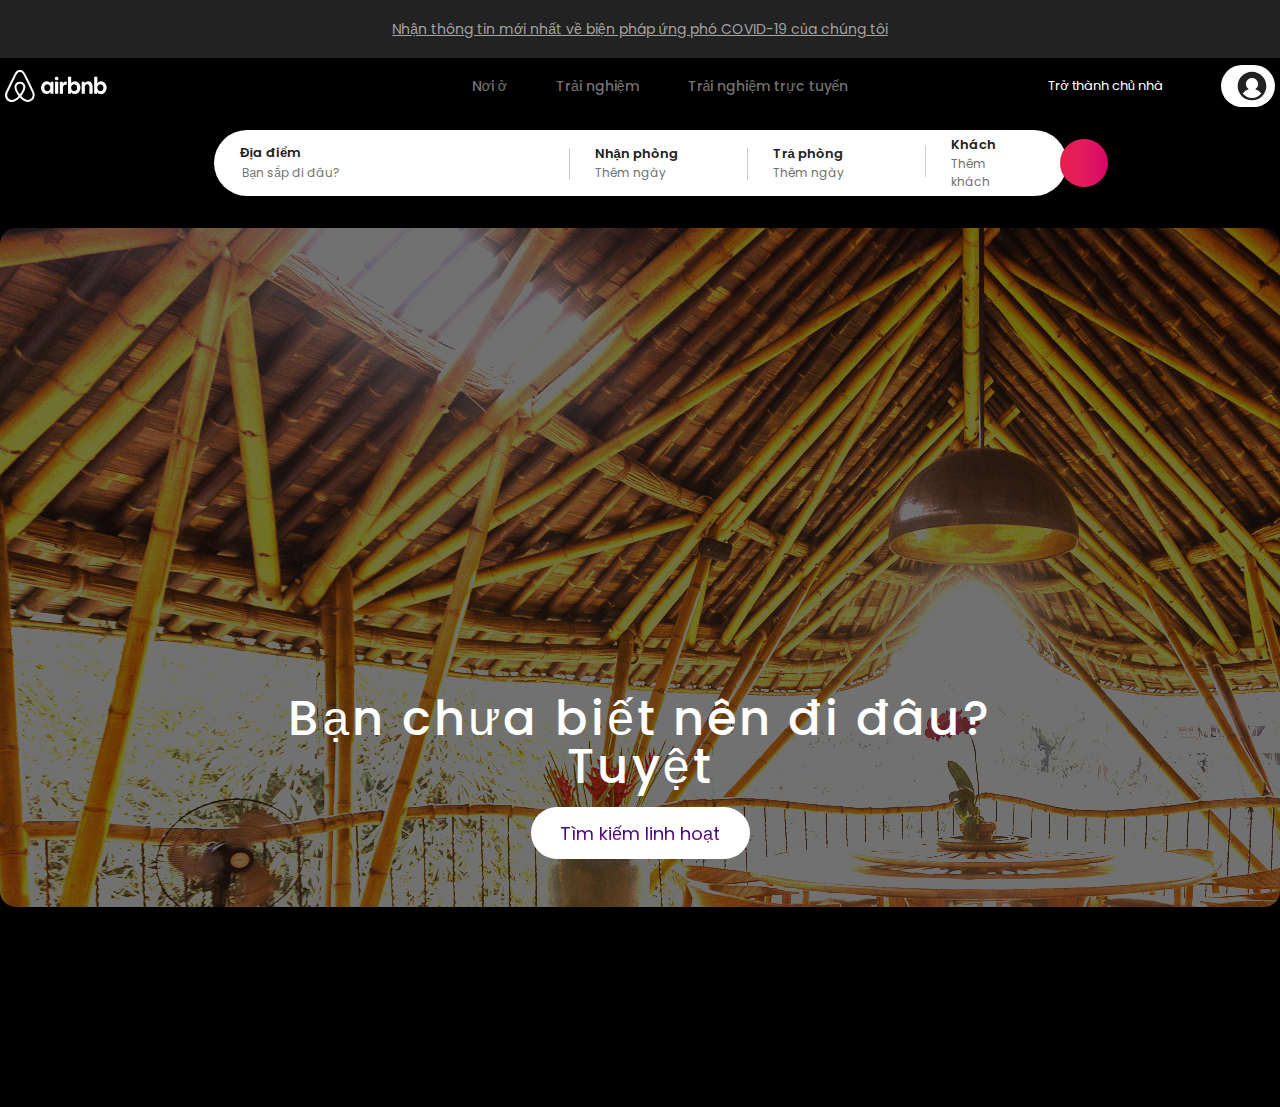
==== index.html @ d7fbec2f "Add source code" ====
<!DOCTYPE html>
<html lang="en">
<head>
    <meta charset="UTF-8">
    <meta http-equiv="X-UA-Compatible" content="IE=edge">
    <meta name="viewport" content="width=device-width, initial-scale=1.0">
    <!-- Fonts Awesome -->
    <link rel="stylesheet" href="https://use.fontawesome.com/releases/v5.15.4/css/all.css" integrity="sha384-DyZ88mC6Up2uqS4h/KRgHuoeGwBcD4Ng9SiP4dIRy0EXTlnuz47vAwmeGwVChigm" crossorigin="anonymous">
    <!-- CSS -->
    <link rel="stylesheet" href="./css/style.css">
    <title>Airbnb</title>
</head>
<body>
    <!-- HEADER: start -->
    <header>
        <div class="grid">
            <div class="grid-row annouce is-flex-center">
                <div class="">
                    <a href="" class="annouce-text">Nhận thông tin mới nhất về biện pháp ứng phó COVID-19 của chúng tôi</a>
                </div>
            </div>
        </div>
        <div class="section header-section">
            <div class="grid">
                <div class="grid-row">
                    <div class="nav is-flex-between">
                        <div class="nav__left col-3">
                            <div class="nav__icon">
                                <svg width="102" height="32" fill="currentcolor" style="display: block;"><path d="M29.24 22.68c-.16-.39-.31-.8-.47-1.15l-.74-1.67-.03-.03c-2.2-4.8-4.55-9.68-7.04-14.48l-.1-.2c-.25-.47-.5-.99-.76-1.47-.32-.57-.63-1.18-1.14-1.76a5.3 5.3 0 00-8.2 0c-.47.58-.82 1.19-1.14 1.76-.25.52-.5 1.03-.76 1.5l-.1.2c-2.45 4.8-4.84 9.68-7.04 14.48l-.06.06c-.22.52-.48 1.06-.73 1.64-.16.35-.32.73-.48 1.15a6.8 6.8 0 007.2 9.23 8.38 8.38 0 003.18-1.1c1.3-.73 2.55-1.79 3.95-3.32 1.4 1.53 2.68 2.59 3.95 3.33A8.38 8.38 0 0022.75 32a6.79 6.79 0 006.75-5.83 5.94 5.94 0 00-.26-3.5zm-14.36 1.66c-1.72-2.2-2.84-4.22-3.22-5.95a5.2 5.2 0 01-.1-1.96c.07-.51.26-.96.52-1.34.6-.87 1.65-1.41 2.8-1.41a3.3 3.3 0 012.8 1.4c.26.4.45.84.51 1.35.1.58.06 1.25-.1 1.96-.38 1.7-1.5 3.74-3.21 5.95zm12.74 1.48a4.76 4.76 0 01-2.9 3.75c-.76.32-1.6.41-2.42.32-.8-.1-1.6-.36-2.42-.84a15.64 15.64 0 01-3.63-3.1c2.1-2.6 3.37-4.97 3.85-7.08.23-1 .26-1.9.16-2.73a5.53 5.53 0 00-.86-2.2 5.36 5.36 0 00-4.49-2.28c-1.85 0-3.5.86-4.5 2.27a5.18 5.18 0 00-.85 2.21c-.13.84-.1 1.77.16 2.73.48 2.11 1.78 4.51 3.85 7.1a14.33 14.33 0 01-3.63 3.12c-.83.48-1.62.73-2.42.83a4.76 4.76 0 01-5.32-4.07c-.1-.8-.03-1.6.29-2.5.1-.32.25-.64.41-1.02.22-.52.48-1.06.73-1.6l.04-.07c2.16-4.77 4.52-9.64 6.97-14.41l.1-.2c.25-.48.5-.99.76-1.47.26-.51.54-1 .9-1.4a3.32 3.32 0 015.09 0c.35.4.64.89.9 1.4.25.48.5 1 .76 1.47l.1.2c2.44 4.77 4.8 9.64 7 14.41l.03.03c.26.52.48 1.1.73 1.6.16.39.32.7.42 1.03.19.9.29 1.7.19 2.5zM41.54 24.12a5.02 5.02 0 01-3.95-1.83 6.55 6.55 0 01-1.6-4.48 6.96 6.96 0 011.66-4.58 5.3 5.3 0 014.08-1.86 4.3 4.3 0 013.7 1.92l.1-1.57h2.92V23.8h-2.93l-.1-1.76a4.52 4.52 0 01-3.88 2.08zm.76-2.88c.58 0 1.09-.16 1.57-.45.44-.32.8-.74 1.08-1.25.25-.51.38-1.12.38-1.8a3.42 3.42 0 00-1.47-3.04 2.95 2.95 0 00-3.12 0c-.44.32-.8.74-1.08 1.25a4.01 4.01 0 00-.38 1.8 3.42 3.42 0 001.47 3.04c.47.29.98.45 1.55.45zM53.45 8.46c0 .35-.06.67-.22.93-.16.25-.38.48-.67.64-.29.16-.6.22-.92.22-.32 0-.64-.06-.93-.22a1.84 1.84 0 01-.67-.64 1.82 1.82 0 01-.22-.93c0-.36.07-.68.22-.93.16-.3.39-.48.67-.64.29-.16.6-.23.93-.23a1.84 1.84 0 011.6.86 2 2 0 01.21.94zm-3.4 15.3V11.7h3.18v12.08h-3.19zm11.68-8.9v.04c-.15-.07-.35-.1-.5-.13-.2-.04-.36-.04-.55-.04-.89 0-1.56.26-2 .8-.48.55-.7 1.32-.7 2.31v5.93h-3.19V11.69h2.93l.1 1.83c.32-.64.7-1.12 1.24-1.48a3.1 3.1 0 011.81-.5c.23 0 .45.02.64.06.1.03.16.03.22.06v3.2zm1.28 8.9V6.74h3.18v6.5c.45-.58.96-1.03 1.6-1.38a5.02 5.02 0 016.08 1.31 6.55 6.55 0 011.6 4.49 6.96 6.96 0 01-1.66 4.58 5.3 5.3 0 01-4.08 1.86 4.3 4.3 0 01-3.7-1.92l-.1 1.57-2.92.03zm6.15-2.52c.57 0 1.08-.16 1.56-.45.44-.32.8-.74 1.08-1.25.26-.51.38-1.12.38-1.8 0-.67-.12-1.28-.38-1.79a3.75 3.75 0 00-1.08-1.25 2.95 2.95 0 00-3.12 0c-.45.32-.8.74-1.09 1.25a4.01 4.01 0 00-.38 1.8 3.42 3.42 0 001.47 3.04c.47.29.98.45 1.56.45zm7.51 2.53V11.69h2.93l.1 1.57a3.96 3.96 0 013.54-1.89 4.1 4.1 0 013.82 2.44c.35.76.54 1.7.54 2.75v7.24h-3.19v-6.82c0-.84-.19-1.5-.57-1.99-.38-.48-.9-.74-1.56-.74-.48 0-.9.1-1.27.32-.35.23-.64.52-.86.93a2.7 2.7 0 00-.32 1.35v6.92h-3.16zm12.52 0V6.73h3.19v6.5a4.67 4.67 0 013.73-1.89 5.02 5.02 0 013.95 1.83 6.57 6.57 0 011.59 4.48 6.95 6.95 0 01-1.66 4.58 5.3 5.3 0 01-4.08 1.86 4.3 4.3 0 01-3.7-1.92l-.09 1.57-2.93.03zm6.18-2.53c.58 0 1.09-.16 1.56-.45.45-.32.8-.74 1.09-1.25.25-.51.38-1.12.38-1.8a3.42 3.42 0 00-1.47-3.04 2.95 2.95 0 00-3.12 0c-.44.32-.8.74-1.08 1.25a3.63 3.63 0 00-.38 1.8 3.42 3.42 0 001.47 3.04c.47.29.95.45 1.55.45z"></path></svg>
                            </div>
                        </div>
                        <div class="nav__center col-3">
                            <ul class="nav__list">
                                <li class="nav__item">
                                    <a href="#" class="nav__link">Nơi ở</a>
                                </li>
                                <li class="nav__item">
                                    <a href="#" class="nav__link">Trải nghiệm</a>
                                </li>
                                <li class="nav__item">
                                    <a href="#" class="nav__link">Trải nghiệm trực tuyến</a>
                                </li>
                            </ul>
                        </div>
                        <div class="nav__right col-3">
                            <ul class="nav__right-list">
                                <li class="nav__item">
                                    <div class="nav__owner">Trở thành chủ nhà</div>
                                </li>
                                <li class="nav__item">
                                    <div class="nav__languages">
                                        <i class="fas fa-globe nav__languages-icon"></i>
                                    </div>
                                </li>
                                <li class="nav__item options">
                                    <div class="nav__options">
                                        <i class="fas fa-bars nav__options-icon"></i>
                                        <div class="nav__options-icon">
                                            <svg viewBox="0 0 32 32" xmlns="http://www.w3.org/2000/svg" aria-hidden="true" role="presentation" focusable="false" style="display: block; height: 100%; width: 100%; fill: currentcolor;"><path d="m16 .7c-8.437 0-15.3 6.863-15.3 15.3s6.863 15.3 15.3 15.3 15.3-6.863 15.3-15.3-6.863-15.3-15.3-15.3zm0 28c-4.021 0-7.605-1.884-9.933-4.81a12.425 12.425 0 0 1 6.451-4.4 6.507 6.507 0 0 1 -3.018-5.49c0-3.584 2.916-6.5 6.5-6.5s6.5 2.916 6.5 6.5a6.513 6.513 0 0 1 -3.019 5.491 12.42 12.42 0 0 1 6.452 4.4c-2.328 2.925-5.912 4.809-9.933 4.809z"></path></svg>
                                        </div>
                                    </div>
                                    <div class="options__list">
                                        
                                    </div>
                                </li>
                            </ul>
                        </div>
                    </div>
                </div>
                <div class="grid-row search-container">
                    <div class="search">
                        <div class="search__item locations is-flex-col">
                            <span class="search__text">Địa điểm</span>
                            <input type="text" class="input__location" placeholder="Bạn sắp đi đâu?">
                        </div>
                        <div class="search__item check-in is-flex-col">
                            <span class="search__text">Nhận phòng</span>
                            <span class="search__desc">Thêm ngày</span>
                        </div>
                        <div class="search__item check-out is-flex-col">
                           <span class="search__text">Trả phòng</span>
                           <span class="search__desc">Thêm ngày</span>
                        </div>
                        <div class="search__item visitor">
                            <div class="visitor__info">
                                <span class="search__text">Khách</span>
                                <span class="search__desc">Thêm khách</span>
                            </div>
                            <div class="search__btn">
                                <div class="btn__search">
                                    <i class="fas fa-search"></i>
                                </div>
                            </div>
                        </div>
                    </div>
                </div>
                <div class="header-content">
                    <div>
                        <div class="content__title">
                            <span class="content__text">Bạn chưa biết nên đi đâu?</span>
                            <span class="content__text">Tuyệt</span>
                        </div>
                        <button class="btn header-btn">
                            <span>Tìm kiếm linh hoạt</span>
                        </button>
                    </div>
                </div>
            </div>
        </div>
    </header>
    <!-- HEADER: end -->
    <script src="./js/main.js"></script>
</body>
</html>
---- css/style.css ----
@import url('./reusable.css');


/* ANNOUCE */
.annouce {
  position: fixed;
  top: 0;
  left: 0;
  right: 0;
  bottom: 0;
  background-color: var(--bg-annouce);
  height: var(--annouce-height);
}

.annouce-text {
  color: var(--text-annouce);
  font-size: var(--normal-font-size);
}

.annouce-text:hover {
  opacity: .8;
}

/* HEADER */
.header-section {
  position: relative;
  top: var(--annouce-height);
  background-color: var(--bg-header);
  padding-bottom: 200px;
}

/* NAV */
.nav {
  color: var(--white);
}
.nav__icon {
  cursor: pointer;
}

.nav__list {
  list-style: none;
  display: flex;
  justify-content: space-between;
  align-items: center;
  column-gap: 2rem;
}

.nav__right {
  display: flex;
  justify-content: end;
  align-items: center;
}

.nav__right-list {
  padding-left: 0;
  margin: 0;
  list-style: none;
  display: flex;
  align-items: center;
  gap: 4px;
}

.nav__right-list .nav__item {
  display: flex;
  align-items: center;
  justify-content: center;
  height: 42px;
  padding: .5rem;
  cursor: pointer;
}

.nav__right-list .nav__item:hover {
  background-color: var(--bg-hover);
}

.nav__right-list .nav__item:nth-child(1) {
  border-radius: 2rem;
}

.nav__right-list .nav__item:nth-child(2) {
  border-radius: 50%;
  width: 42px;
}

.nav__right-list .nav__item:nth-child(3) {
  border-radius: 2rem;
  color: var(--bg-annouce);
  background-color: var(--white);
  box-shadow: 0px 2px 4px rgba(0, 0, 0, 0.18);
}

.nav__link {
  text-decoration: none;
  font-size: var(--normal-font-size);
  color: #717171;
  font-weight: var(--font-medium);
}

.nav__options {
  display: inline-flex;
  align-items: center;
  column-gap: 8px;
}
.nav__options-icon:last-child {
  height: 30px;
  width: 30px;
}

.nav__owner {
  font-size: var(--small-font-size);
}

.nav__item .options {
  position: relative;
}

/* SEARCH */
.search-container {
  margin-top: var(--mb-1);
  display: flex;
  align-items: center;
  justify-content: center;
}

.search {
  display: inline-flex;
  align-items: center;
  color: var(--bg-annouce);
  background-color: var(--white);
  height: var(--search-height);
  max-width: 853px;
  margin-bottom: var(--mb-2);
  border-radius: 3rem;
}

.locations {
  padding: 13px 93px 13px 26px;
  
}

.search__item:hover {
  background-color: #EBEBEB;
  border-radius: 3rem;
}

.check-in,
.check-out,
.visitor {
  position: relative;
  min-width: 178px;
  padding: 12px 0 12px 26px;
}

.check-in::before,
.check-out::before,
.visitor::before {
  display: block;
  content: '';
  border-left: 1px solid #ccc;
  height: 2rem;
  position: absolute;
  top: 25%;
  left: 0;
}

.visitor {
  display: flex;
  align-items: center;
  justify-content: space-between;
  column-gap: 4rem;
  padding: 8px 8px 8px 26px;
}

.visitor__info {
  display: flex;
  flex-direction: column;
}

.search__text {
  color: var(--bg-annouce);
  font-weight: var(--font-semi-bold);
  font-size: var(--small-font-size);
}

.search__desc {
  font-size: var(--smaller-font-size);
  color: var(--text-lighter);
}

.input__location {
  outline: none;
  border: none;
  background-color: transparent;
  font-size: var(--smaller-font-size);
  color: var(--text-lighter);
}

.btn__search {
  display: flex;
  align-items: center;
  justify-content: center;
  color: var(--white);
  height: 48px;
  width: 48px;
  border-radius: 50%;
  background: linear-gradient(to right, #E61E4D 0%, #E31C5F 50%, #D70466 100%) !important;
}

.header-content {
    background-image: url('/img/header_background.jpg'),
    radial-gradient(circle at center,#222222 0%,#717171 0%);
    background-blend-mode: darken;
    border-radius: 1rem;
    height: 679px;
    display: flex;
    justify-content: center;
    align-items: end;
}

.header-content > div {
  margin-bottom: var(--mb-3);
}

.content__title {
    display: flex;
    flex-direction: column;
    justify-content: center;
    align-items: center;
    font-size: 3rem;
    color: var(--white);
    text-shadow: 1px 1px 0 0 rgba(0, 0, 0, .18);
    font-weight: var(--font-medium);
    letter-spacing: .2rem;
    line-height: 3rem;
    margin-bottom: var(--mb-1);
}

.header-btn {
  display: block;
  margin: auto;
  width: 219px;
  height: 52px;
  border-radius: 3rem;
  background-color: var(--white);
  font-size: var(--h3-font-size);
  cursor: pointer;
}

.header-btn:focus {
  transform: scale(.9);
}

.header-btn > span {
  background: -webkit-linear-gradient(#460479 35%,#440589 52.5%,#E31C5F 100%,#D70466 100%);
  -webkit-background-clip: text;
  background-clip: text;
  -webkit-text-fill-color: transparent;
}
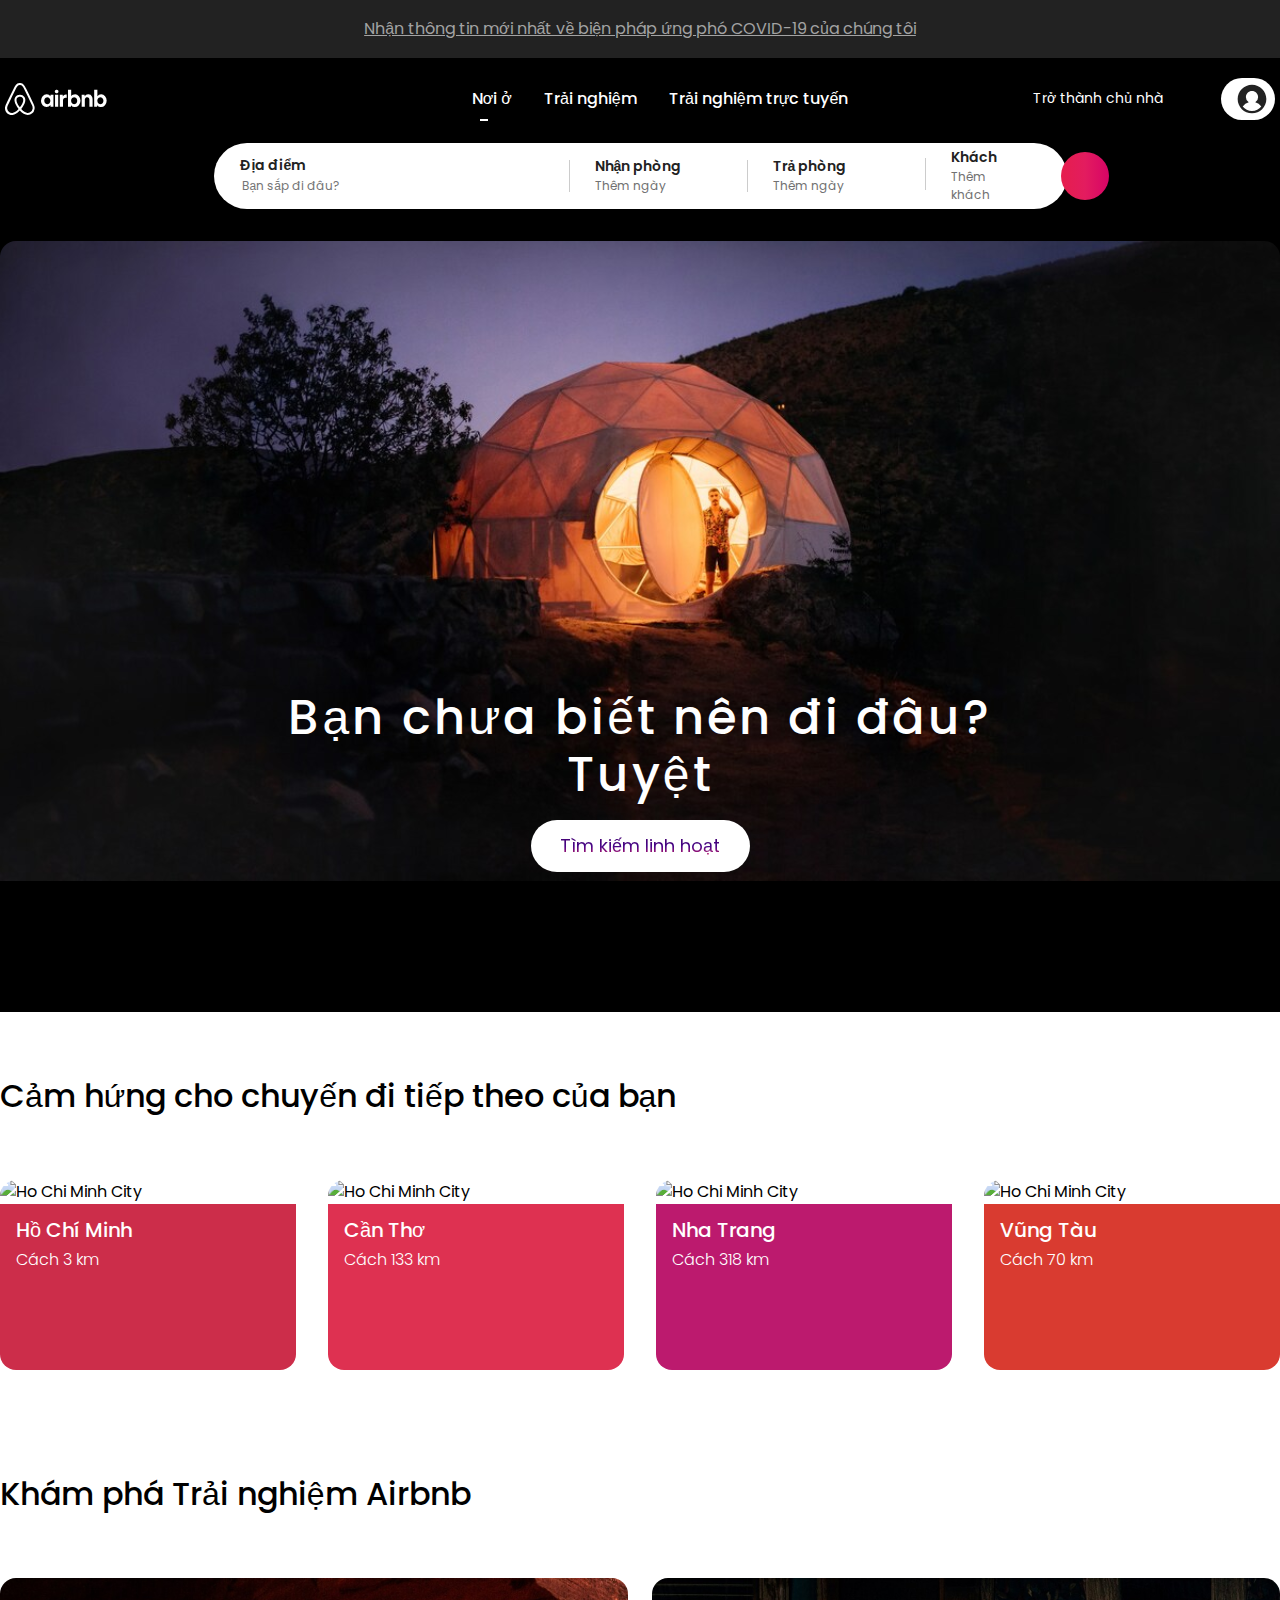
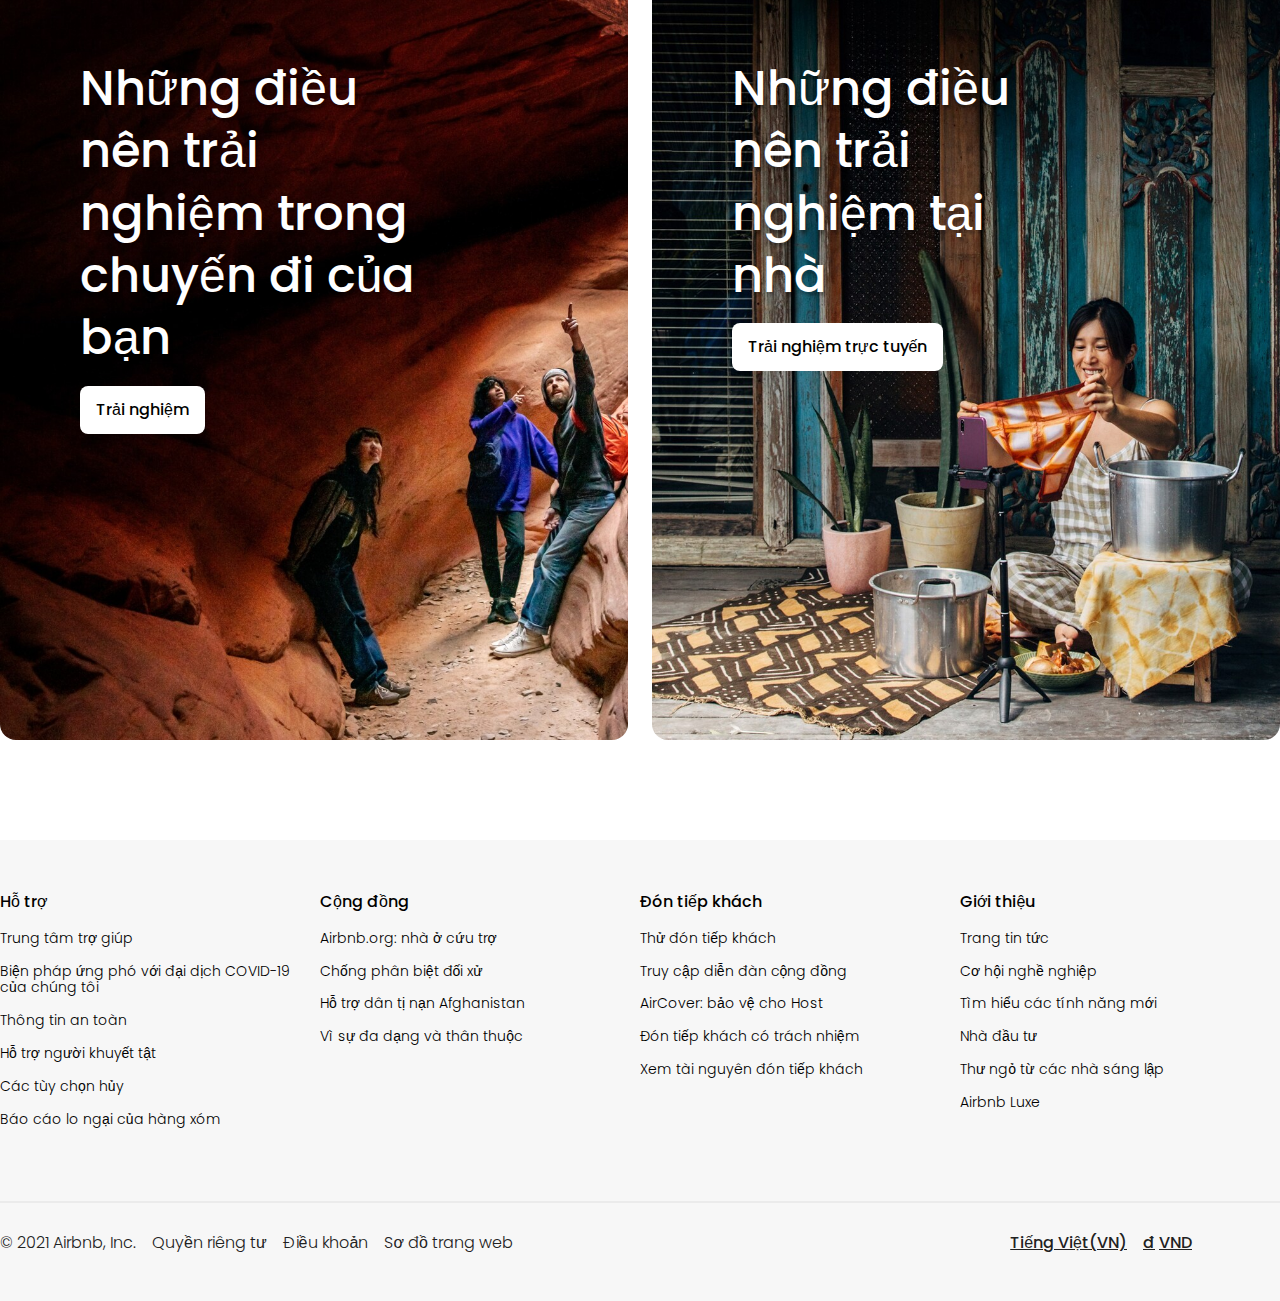
==== commit 62ac2b15: "Update more code" ====
--- a/index.html
+++ b/index.html
@@ -1,44 +1,50 @@
 <!DOCTYPE html>
 <html lang="en">
+
 <head>
-    <meta charset="UTF-8">
-    <meta http-equiv="X-UA-Compatible" content="IE=edge">
-    <meta name="viewport" content="width=device-width, initial-scale=1.0">
+    <meta charset="UTF-8" />
+    <meta http-equiv="X-UA-Compatible" content="IE=edge" />
+    <meta name="viewport" content="width=device-width, initial-scale=1.0" />
     <!-- Fonts Awesome -->
-    <link rel="stylesheet" href="https://use.fontawesome.com/releases/v5.15.4/css/all.css" integrity="sha384-DyZ88mC6Up2uqS4h/KRgHuoeGwBcD4Ng9SiP4dIRy0EXTlnuz47vAwmeGwVChigm" crossorigin="anonymous">
+    <link rel="stylesheet" href="https://use.fontawesome.com/releases/v5.15.4/css/all.css"
+        integrity="sha384-DyZ88mC6Up2uqS4h/KRgHuoeGwBcD4Ng9SiP4dIRy0EXTlnuz47vAwmeGwVChigm" crossorigin="anonymous" />
     <!-- CSS -->
-    <link rel="stylesheet" href="./css/style.css">
+    <link rel="stylesheet" href="./css/style.css" />
     <title>Airbnb</title>
 </head>
+
 <body>
     <!-- HEADER: start -->
     <header>
-        <div class="grid">
-            <div class="grid-row annouce is-flex-center">
-                <div class="">
-                    <a href="" class="annouce-text">Nhận thông tin mới nhất về biện pháp ứng phó COVID-19 của chúng tôi</a>
-                </div>
-            </div>
-        </div>
-        <div class="section header-section">
+        <div class="annouce is-flex-center">
+            <div class="">
+                <a href="" class="annouce-text">Nhận thông tin mới nhất về biện pháp ứng phó COVID-19 của chúng
+                    tôi</a>
+            </div>
+        </div>
+        <div class="header-section">
             <div class="grid">
                 <div class="grid-row">
                     <div class="nav is-flex-between">
                         <div class="nav__left col-3">
                             <div class="nav__icon">
-                                <svg width="102" height="32" fill="currentcolor" style="display: block;"><path d="M29.24 22.68c-.16-.39-.31-.8-.47-1.15l-.74-1.67-.03-.03c-2.2-4.8-4.55-9.68-7.04-14.48l-.1-.2c-.25-.47-.5-.99-.76-1.47-.32-.57-.63-1.18-1.14-1.76a5.3 5.3 0 00-8.2 0c-.47.58-.82 1.19-1.14 1.76-.25.52-.5 1.03-.76 1.5l-.1.2c-2.45 4.8-4.84 9.68-7.04 14.48l-.06.06c-.22.52-.48 1.06-.73 1.64-.16.35-.32.73-.48 1.15a6.8 6.8 0 007.2 9.23 8.38 8.38 0 003.18-1.1c1.3-.73 2.55-1.79 3.95-3.32 1.4 1.53 2.68 2.59 3.95 3.33A8.38 8.38 0 0022.75 32a6.79 6.79 0 006.75-5.83 5.94 5.94 0 00-.26-3.5zm-14.36 1.66c-1.72-2.2-2.84-4.22-3.22-5.95a5.2 5.2 0 01-.1-1.96c.07-.51.26-.96.52-1.34.6-.87 1.65-1.41 2.8-1.41a3.3 3.3 0 012.8 1.4c.26.4.45.84.51 1.35.1.58.06 1.25-.1 1.96-.38 1.7-1.5 3.74-3.21 5.95zm12.74 1.48a4.76 4.76 0 01-2.9 3.75c-.76.32-1.6.41-2.42.32-.8-.1-1.6-.36-2.42-.84a15.64 15.64 0 01-3.63-3.1c2.1-2.6 3.37-4.97 3.85-7.08.23-1 .26-1.9.16-2.73a5.53 5.53 0 00-.86-2.2 5.36 5.36 0 00-4.49-2.28c-1.85 0-3.5.86-4.5 2.27a5.18 5.18 0 00-.85 2.21c-.13.84-.1 1.77.16 2.73.48 2.11 1.78 4.51 3.85 7.1a14.33 14.33 0 01-3.63 3.12c-.83.48-1.62.73-2.42.83a4.76 4.76 0 01-5.32-4.07c-.1-.8-.03-1.6.29-2.5.1-.32.25-.64.41-1.02.22-.52.48-1.06.73-1.6l.04-.07c2.16-4.77 4.52-9.64 6.97-14.41l.1-.2c.25-.48.5-.99.76-1.47.26-.51.54-1 .9-1.4a3.32 3.32 0 015.09 0c.35.4.64.89.9 1.4.25.48.5 1 .76 1.47l.1.2c2.44 4.77 4.8 9.64 7 14.41l.03.03c.26.52.48 1.1.73 1.6.16.39.32.7.42 1.03.19.9.29 1.7.19 2.5zM41.54 24.12a5.02 5.02 0 01-3.95-1.83 6.55 6.55 0 01-1.6-4.48 6.96 6.96 0 011.66-4.58 5.3 5.3 0 014.08-1.86 4.3 4.3 0 013.7 1.92l.1-1.57h2.92V23.8h-2.93l-.1-1.76a4.52 4.52 0 01-3.88 2.08zm.76-2.88c.58 0 1.09-.16 1.57-.45.44-.32.8-.74 1.08-1.25.25-.51.38-1.12.38-1.8a3.42 3.42 0 00-1.47-3.04 2.95 2.95 0 00-3.12 0c-.44.32-.8.74-1.08 1.25a4.01 4.01 0 00-.38 1.8 3.42 3.42 0 001.47 3.04c.47.29.98.45 1.55.45zM53.45 8.46c0 .35-.06.67-.22.93-.16.25-.38.48-.67.64-.29.16-.6.22-.92.22-.32 0-.64-.06-.93-.22a1.84 1.84 0 01-.67-.64 1.82 1.82 0 01-.22-.93c0-.36.07-.68.22-.93.16-.3.39-.48.67-.64.29-.16.6-.23.93-.23a1.84 1.84 0 011.6.86 2 2 0 01.21.94zm-3.4 15.3V11.7h3.18v12.08h-3.19zm11.68-8.9v.04c-.15-.07-.35-.1-.5-.13-.2-.04-.36-.04-.55-.04-.89 0-1.56.26-2 .8-.48.55-.7 1.32-.7 2.31v5.93h-3.19V11.69h2.93l.1 1.83c.32-.64.7-1.12 1.24-1.48a3.1 3.1 0 011.81-.5c.23 0 .45.02.64.06.1.03.16.03.22.06v3.2zm1.28 8.9V6.74h3.18v6.5c.45-.58.96-1.03 1.6-1.38a5.02 5.02 0 016.08 1.31 6.55 6.55 0 011.6 4.49 6.96 6.96 0 01-1.66 4.58 5.3 5.3 0 01-4.08 1.86 4.3 4.3 0 01-3.7-1.92l-.1 1.57-2.92.03zm6.15-2.52c.57 0 1.08-.16 1.56-.45.44-.32.8-.74 1.08-1.25.26-.51.38-1.12.38-1.8 0-.67-.12-1.28-.38-1.79a3.75 3.75 0 00-1.08-1.25 2.95 2.95 0 00-3.12 0c-.45.32-.8.74-1.09 1.25a4.01 4.01 0 00-.38 1.8 3.42 3.42 0 001.47 3.04c.47.29.98.45 1.56.45zm7.51 2.53V11.69h2.93l.1 1.57a3.96 3.96 0 013.54-1.89 4.1 4.1 0 013.82 2.44c.35.76.54 1.7.54 2.75v7.24h-3.19v-6.82c0-.84-.19-1.5-.57-1.99-.38-.48-.9-.74-1.56-.74-.48 0-.9.1-1.27.32-.35.23-.64.52-.86.93a2.7 2.7 0 00-.32 1.35v6.92h-3.16zm12.52 0V6.73h3.19v6.5a4.67 4.67 0 013.73-1.89 5.02 5.02 0 013.95 1.83 6.57 6.57 0 011.59 4.48 6.95 6.95 0 01-1.66 4.58 5.3 5.3 0 01-4.08 1.86 4.3 4.3 0 01-3.7-1.92l-.09 1.57-2.93.03zm6.18-2.53c.58 0 1.09-.16 1.56-.45.45-.32.8-.74 1.09-1.25.25-.51.38-1.12.38-1.8a3.42 3.42 0 00-1.47-3.04 2.95 2.95 0 00-3.12 0c-.44.32-.8.74-1.08 1.25a3.63 3.63 0 00-.38 1.8 3.42 3.42 0 001.47 3.04c.47.29.95.45 1.55.45z"></path></svg>
+                                <svg width="102" height="32" fill="currentcolor" style="display: block">
+                                    <path
+                                        d="M29.24 22.68c-.16-.39-.31-.8-.47-1.15l-.74-1.67-.03-.03c-2.2-4.8-4.55-9.68-7.04-14.48l-.1-.2c-.25-.47-.5-.99-.76-1.47-.32-.57-.63-1.18-1.14-1.76a5.3 5.3 0 00-8.2 0c-.47.58-.82 1.19-1.14 1.76-.25.52-.5 1.03-.76 1.5l-.1.2c-2.45 4.8-4.84 9.68-7.04 14.48l-.06.06c-.22.52-.48 1.06-.73 1.64-.16.35-.32.73-.48 1.15a6.8 6.8 0 007.2 9.23 8.38 8.38 0 003.18-1.1c1.3-.73 2.55-1.79 3.95-3.32 1.4 1.53 2.68 2.59 3.95 3.33A8.38 8.38 0 0022.75 32a6.79 6.79 0 006.75-5.83 5.94 5.94 0 00-.26-3.5zm-14.36 1.66c-1.72-2.2-2.84-4.22-3.22-5.95a5.2 5.2 0 01-.1-1.96c.07-.51.26-.96.52-1.34.6-.87 1.65-1.41 2.8-1.41a3.3 3.3 0 012.8 1.4c.26.4.45.84.51 1.35.1.58.06 1.25-.1 1.96-.38 1.7-1.5 3.74-3.21 5.95zm12.74 1.48a4.76 4.76 0 01-2.9 3.75c-.76.32-1.6.41-2.42.32-.8-.1-1.6-.36-2.42-.84a15.64 15.64 0 01-3.63-3.1c2.1-2.6 3.37-4.97 3.85-7.08.23-1 .26-1.9.16-2.73a5.53 5.53 0 00-.86-2.2 5.36 5.36 0 00-4.49-2.28c-1.85 0-3.5.86-4.5 2.27a5.18 5.18 0 00-.85 2.21c-.13.84-.1 1.77.16 2.73.48 2.11 1.78 4.51 3.85 7.1a14.33 14.33 0 01-3.63 3.12c-.83.48-1.62.73-2.42.83a4.76 4.76 0 01-5.32-4.07c-.1-.8-.03-1.6.29-2.5.1-.32.25-.64.41-1.02.22-.52.48-1.06.73-1.6l.04-.07c2.16-4.77 4.52-9.64 6.97-14.41l.1-.2c.25-.48.5-.99.76-1.47.26-.51.54-1 .9-1.4a3.32 3.32 0 015.09 0c.35.4.64.89.9 1.4.25.48.5 1 .76 1.47l.1.2c2.44 4.77 4.8 9.64 7 14.41l.03.03c.26.52.48 1.1.73 1.6.16.39.32.7.42 1.03.19.9.29 1.7.19 2.5zM41.54 24.12a5.02 5.02 0 01-3.95-1.83 6.55 6.55 0 01-1.6-4.48 6.96 6.96 0 011.66-4.58 5.3 5.3 0 014.08-1.86 4.3 4.3 0 013.7 1.92l.1-1.57h2.92V23.8h-2.93l-.1-1.76a4.52 4.52 0 01-3.88 2.08zm.76-2.88c.58 0 1.09-.16 1.57-.45.44-.32.8-.74 1.08-1.25.25-.51.38-1.12.38-1.8a3.42 3.42 0 00-1.47-3.04 2.95 2.95 0 00-3.12 0c-.44.32-.8.74-1.08 1.25a4.01 4.01 0 00-.38 1.8 3.42 3.42 0 001.47 3.04c.47.29.98.45 1.55.45zM53.45 8.46c0 .35-.06.67-.22.93-.16.25-.38.48-.67.64-.29.16-.6.22-.92.22-.32 0-.64-.06-.93-.22a1.84 1.84 0 01-.67-.64 1.82 1.82 0 01-.22-.93c0-.36.07-.68.22-.93.16-.3.39-.48.67-.64.29-.16.6-.23.93-.23a1.84 1.84 0 011.6.86 2 2 0 01.21.94zm-3.4 15.3V11.7h3.18v12.08h-3.19zm11.68-8.9v.04c-.15-.07-.35-.1-.5-.13-.2-.04-.36-.04-.55-.04-.89 0-1.56.26-2 .8-.48.55-.7 1.32-.7 2.31v5.93h-3.19V11.69h2.93l.1 1.83c.32-.64.7-1.12 1.24-1.48a3.1 3.1 0 011.81-.5c.23 0 .45.02.64.06.1.03.16.03.22.06v3.2zm1.28 8.9V6.74h3.18v6.5c.45-.58.96-1.03 1.6-1.38a5.02 5.02 0 016.08 1.31 6.55 6.55 0 011.6 4.49 6.96 6.96 0 01-1.66 4.58 5.3 5.3 0 01-4.08 1.86 4.3 4.3 0 01-3.7-1.92l-.1 1.57-2.92.03zm6.15-2.52c.57 0 1.08-.16 1.56-.45.44-.32.8-.74 1.08-1.25.26-.51.38-1.12.38-1.8 0-.67-.12-1.28-.38-1.79a3.75 3.75 0 00-1.08-1.25 2.95 2.95 0 00-3.12 0c-.45.32-.8.74-1.09 1.25a4.01 4.01 0 00-.38 1.8 3.42 3.42 0 001.47 3.04c.47.29.98.45 1.56.45zm7.51 2.53V11.69h2.93l.1 1.57a3.96 3.96 0 013.54-1.89 4.1 4.1 0 013.82 2.44c.35.76.54 1.7.54 2.75v7.24h-3.19v-6.82c0-.84-.19-1.5-.57-1.99-.38-.48-.9-.74-1.56-.74-.48 0-.9.1-1.27.32-.35.23-.64.52-.86.93a2.7 2.7 0 00-.32 1.35v6.92h-3.16zm12.52 0V6.73h3.19v6.5a4.67 4.67 0 013.73-1.89 5.02 5.02 0 013.95 1.83 6.57 6.57 0 011.59 4.48 6.95 6.95 0 01-1.66 4.58 5.3 5.3 0 01-4.08 1.86 4.3 4.3 0 01-3.7-1.92l-.09 1.57-2.93.03zm6.18-2.53c.58 0 1.09-.16 1.56-.45.45-.32.8-.74 1.09-1.25.25-.51.38-1.12.38-1.8a3.42 3.42 0 00-1.47-3.04 2.95 2.95 0 00-3.12 0c-.44.32-.8.74-1.08 1.25a3.63 3.63 0 00-.38 1.8 3.42 3.42 0 001.47 3.04c.47.29.95.45 1.55.45z">
+                                    </path>
+                                </svg>
                             </div>
                         </div>
                         <div class="nav__center col-3">
                             <ul class="nav__list">
                                 <li class="nav__item">
-                                    <a href="#" class="nav__link">Nơi ở</a>
-                                </li>
-                                <li class="nav__item">
-                                    <a href="#" class="nav__link">Trải nghiệm</a>
-                                </li>
-                                <li class="nav__item">
-                                    <a href="#" class="nav__link">Trải nghiệm trực tuyến</a>
+                                    <a href="#" class="nav__link active">Nơi ở</a>
+                                </li>
+                                <li class="nav__item">
+                                    <a href="#" class="nav__link no__active">Trải nghiệm</a>
+                                </li>
+                                <li class="nav__item">
+                                    <a href="#" class="nav__link no__active">Trải nghiệm trực tuyến</a>
                                 </li>
                             </ul>
                         </div>
@@ -56,12 +62,20 @@
                                     <div class="nav__options">
                                         <i class="fas fa-bars nav__options-icon"></i>
                                         <div class="nav__options-icon">
-                                            <svg viewBox="0 0 32 32" xmlns="http://www.w3.org/2000/svg" aria-hidden="true" role="presentation" focusable="false" style="display: block; height: 100%; width: 100%; fill: currentcolor;"><path d="m16 .7c-8.437 0-15.3 6.863-15.3 15.3s6.863 15.3 15.3 15.3 15.3-6.863 15.3-15.3-6.863-15.3-15.3-15.3zm0 28c-4.021 0-7.605-1.884-9.933-4.81a12.425 12.425 0 0 1 6.451-4.4 6.507 6.507 0 0 1 -3.018-5.49c0-3.584 2.916-6.5 6.5-6.5s6.5 2.916 6.5 6.5a6.513 6.513 0 0 1 -3.019 5.491 12.42 12.42 0 0 1 6.452 4.4c-2.328 2.925-5.912 4.809-9.933 4.809z"></path></svg>
+                                            <svg viewBox="0 0 32 32" xmlns="http://www.w3.org/2000/svg"
+                                                aria-hidden="true" role="presentation" focusable="false" style="
+                            display: block;
+                            height: 100%;
+                            width: 100%;
+                            fill: currentcolor;
+                          ">
+                                                <path
+                                                    d="m16 .7c-8.437 0-15.3 6.863-15.3 15.3s6.863 15.3 15.3 15.3 15.3-6.863 15.3-15.3-6.863-15.3-15.3-15.3zm0 28c-4.021 0-7.605-1.884-9.933-4.81a12.425 12.425 0 0 1 6.451-4.4 6.507 6.507 0 0 1 -3.018-5.49c0-3.584 2.916-6.5 6.5-6.5s6.5 2.916 6.5 6.5a6.513 6.513 0 0 1 -3.019 5.491 12.42 12.42 0 0 1 6.452 4.4c-2.328 2.925-5.912 4.809-9.933 4.809z">
+                                                </path>
+                                            </svg>
                                         </div>
                                     </div>
-                                    <div class="options__list">
-                                        
-                                    </div>
+                                    <div class="options__list"></div>
                                 </li>
                             </ul>
                         </div>
@@ -71,15 +85,24 @@
                     <div class="search">
                         <div class="search__item locations is-flex-col">
                             <span class="search__text">Địa điểm</span>
-                            <input type="text" class="input__location" placeholder="Bạn sắp đi đâu?">
-                        </div>
+                            <input type="text" class="input__location" placeholder="Bạn sắp đi đâu?" />
+                            <div class="locations__dropdown">
+                                <h5>MỌI LÚC, MỌI NƠI</h5>
+
+                                <button class="btn locations__btn is-flex-between">
+                                    Tìm kiếm linh hoạt
+                                    <span class="locations__icon">></span>
+                                </button>
+                            </div>
+                        </div>
+
                         <div class="search__item check-in is-flex-col">
                             <span class="search__text">Nhận phòng</span>
                             <span class="search__desc">Thêm ngày</span>
                         </div>
                         <div class="search__item check-out is-flex-col">
-                           <span class="search__text">Trả phòng</span>
-                           <span class="search__desc">Thêm ngày</span>
+                            <span class="search__text">Trả phòng</span>
+                            <span class="search__desc">Thêm ngày</span>
                         </div>
                         <div class="search__item visitor">
                             <div class="visitor__info">
@@ -109,6 +132,240 @@
         </div>
     </header>
     <!-- HEADER: end -->
+    <!-- MAIN CONTENT start -->
+    <main class="grid">
+        <div class="grid-row">
+            <div class="section content-section">
+                <div class="section__title">
+                    <h2>Cảm hứng cho chuyến đi tiếp theo của bạn</h2>
+                </div>
+                <div class="container">
+                    <div class="location">
+                        <img src="https://a0.muscache.com/im/pictures/1139d059-02a3-4cde-8dea-6daee0ee25ce.jpg?im_w=240"
+                            alt="Ho Chi Minh City" class="location__img" />
+                        <div class="location__info hcm">
+                            <h2 class="location__name">Hồ Chí Minh</h2>
+                            <span class="location__distance">Cách 3 km</span>
+                        </div>
+                    </div>
+
+                    <div class="location">
+                        <img src="https://a0.muscache.com/im/pictures/3a7b8005-28b8-48b8-8efa-0a6a00f7d5d8.jpg?im_w=240"
+                            alt="Ho Chi Minh City" class="location__img" />
+                        <div class="location__info cantho">
+                            <h2 class="location__name">Cần Thơ</h2>
+                            <span class="location__distance">Cách 133 km</span>
+                        </div>
+                    </div>
+
+                    <div class="location">
+                        <img src="https://a0.muscache.com/im/pictures/aff9e173-b551-44e4-80f3-bd9b9d632f8b.jpg?im_w=240"
+                            alt="Ho Chi Minh City" class="location__img" />
+                        <div class="location__info nhatrang">
+                            <h2 class="location__name">Nha Trang</h2>
+                            <span class="location__distance">Cách 318 km</span>
+                        </div>
+                    </div>
+
+                    <div class="location">
+                        <img src="https://a0.muscache.com/im/pictures/1139d059-02a3-4cde-8dea-6daee0ee25ce.jpg?im_w=240"
+                            alt="Ho Chi Minh City" class="location__img" />
+                        <div class="location__info vungtau">
+                            <h2 class="location__name">Vũng Tàu</h2>
+                            <span class="location__distance">Cách 70 km</span>
+                        </div>
+                    </div>
+                </div>
+            </div>
+        </div>
+
+        <div class="grid-row">
+            <div class="section dicovery-section">
+                <div class="section__title">
+                    <h2>Khám phá Trải nghiệm Airbnb</h2>
+                </div>
+                <div class="discovery">
+                    <div class="discovery__content outside">
+                        <div class="discovery__info">
+                            <span>Những điều nên trải nghiệm trong chuyến đi của bạn</span>
+                            <button class="btn discovery__btn">Trải nghiệm</button>
+                        </div>
+                    </div>
+
+                    <div class="discovery__content inside">
+                        <div class="discovery__info">
+                            <span>Những điều nên trải nghiệm tại nhà</span>
+                            <button class="btn discovery__btn">
+                                Trải nghiệm trực tuyến
+                            </button>
+                        </div>
+                    </div>
+                </div>
+            </div>
+        </div>
+
+        <!-- <div class="grid-row">
+            <div class="section questions">
+                <div class="questions__title">Bạn có thắc mắcvề việc đón tiếp khách?</div>
+                <button class="btn questions__btn">Hỏi ý kiến Chủ nhà siêu cấp</button>
+            </div>
+        </div> -->
+    </main>
+    <!-- MAIN CONTENT end -->
+
+    <!-- FOOTER start -->
+    <footer class="section footer">
+        <div class="grid footer__container">
+            <div class="grid-row">
+                <div class="footer__title">Hỗ trợ</div>
+                <div>
+                    <ul class="footer__list list">
+                        <li class="footer__item">
+                            <a href="" class="footer__link">Trung tâm trợ giúp</a>
+                        </li>
+                        <li class="footer__item">
+                            <a href="" class="footer__link">
+                                Biện pháp ứng phó với đại dịch COVID-19 của chúng tôi
+                            </a>
+                        </li>
+                        <li class="footer__item">
+                            <a href="" class="footer__link"> Thông tin an toàn </a>
+                        </li>
+                        <li class="footer__item">
+                            <a href="" class="footer__link"> Hỗ trợ người khuyết tật </a>
+                        </li>
+                        <li class="footer__item">
+                            <a href="" class="footer__link"> Các tùy chọn hủy </a>
+                        </li>
+                        <li class="footer__item">
+                            <a href="" class="footer__link">
+                                Báo cáo lo ngại của hàng xóm
+                            </a>
+                        </li>
+                    </ul>
+                </div>
+            </div>
+
+            <div class="grid-row">
+                <div class="footer__title">Cộng đồng</div>
+                <div>
+                    <ul class="footer__list list">
+                        <li class="footer__item">
+                            <a href="" class="footer__link"> Airbnb.org: nhà ở cứu trợ </a>
+                        </li>
+                        <li class="footer__item">
+                            <a href="" class="footer__link"> Chống phân biệt đối xử </a>
+                        </li>
+                        <li class="footer__item">
+                            <a href="" class="footer__link">
+                                Hỗ trợ dân tị nạn Afghanistan
+                            </a>
+                        </li>
+                        <li class="footer__item">
+                            <a href="" class="footer__link">
+                                Vì sự đa dạng và thân thuộc
+                            </a>
+                        </li>
+                    </ul>
+                </div>
+            </div>
+
+            <div class="grid-row">
+                <div class="footer__title">Đón tiếp khách</div>
+                <div>
+                    <ul class="footer__list list">
+                        <li class="footer__item">
+                            <a href="" class="footer__link"> Thử đón tiếp khách </a>
+                        </li>
+                        <li class="footer__item">
+                            <a href="" class="footer__link">
+                                Truy cập diễn đàn cộng đồng
+                            </a>
+                        </li>
+                        <li class="footer__item">
+                            <a href="" class="footer__link"> AirCover: bảo vệ cho Host </a>
+                        </li>
+                        <li class="footer__item">
+                            <a href="" class="footer__link">
+                                Đón tiếp khách có trách nhiệm
+                            </a>
+                        </li>
+                        <li class="footer__item">
+                            <a href="" class="footer__link">
+                                Xem tài nguyên đón tiếp khách
+                            </a>
+                        </li>
+                    </ul>
+                </div>
+            </div>
+
+            <div class="grid-row">
+                <div class="footer__title">Giới thiệu</div>
+                <div>
+                    <ul class="footer__list list">
+                        <li class="footer__item">
+                            <a href="" class="footer__link"> Trang tin tức </a>
+                        </li>
+                        <li class="footer__item">
+                            <a href="" class="footer__link"> Cơ hội nghề nghiệp </a>
+                        </li>
+                        <li class="footer__item">
+                            <a href="" class="footer__link"> Tìm hiểu các tính năng mới </a>
+                        </li>
+                        <li class="footer__item">
+                            <a href="" class="footer__link"> Nhà đầu tư </a>
+                        </li>
+                        <li class="footer__item">
+                            <a href="" class="footer__link">
+                                Thư ngỏ từ các nhà sáng lập
+                            </a>
+                        </li>
+                        <li class="footer__item">
+                            <a href="" class="footer__link"> Airbnb Luxe </a>
+                        </li>
+                    </ul>
+                </div>
+            </div>
+        </div>
+        <div class="grid copy-right">
+            <div class="copy__policies">
+                <div class="copy-right__text">© 2021 Airbnb, Inc.</div>
+
+                <ul class="policies__list list">
+                    <li class="policies__item">
+                        <i class="fas fa-circle policies__icon"></i>
+                    </li>
+                    <li class="policies__item policies__desc">Quyền riêng tư</li>
+                    <li class="policies__item">
+                        <i class="fas fa-circle policies__icon"></i>
+                    </li>
+                    <li class="policies__item policies__desc">Điều khoản</li>
+                    <li class="policies__item">
+                        <i class="fas fa-circle policies__icon"></i>
+                    </li>
+                    <li class="policies__item policies__desc">Sơ đồ trang web</li>
+                </ul>
+            </div>
+
+            <ul class="copy-right__list list">
+                <li class="copy-right__item">
+                    <i class="fas fa-globe globe__icon"></i>
+                    <a href="" class="copy-right__link">Tiếng Việt(VN)</a>
+                </li>
+                <li class="copy-right__item">
+                    <a href="" class="copy-right__link">đ</a>
+                    <a href="" class="copy-right__link">VND</a>
+                </li>
+                <li class="copy-right__item socials">
+                    <i class="fab fa-facebook-f socials__icon"></i>
+                    <i class="fab fa-twitter socials__icon"></i>
+                    <i class="fab fa-instagram socials__icon"></i>
+                </li>
+            </ul>
+        </div>
+    </footer>
+    <!-- FOOTER end -->
     <script src="./js/main.js"></script>
 </body>
+
 </html>--- a/css/style.css
+++ b/css/style.css
@@ -1,13 +1,7 @@
-@import url('./reusable.css');
-
+@import url("./reusable.css");
 
 /* ANNOUCE */
 .annouce {
-  position: fixed;
-  top: 0;
-  left: 0;
-  right: 0;
-  bottom: 0;
   background-color: var(--bg-annouce);
   height: var(--annouce-height);
 }
@@ -18,21 +12,21 @@
 }
 
 .annouce-text:hover {
-  opacity: .8;
+  opacity: 0.8;
 }
 
 /* HEADER */
 .header-section {
-  position: relative;
-  top: var(--annouce-height);
   background-color: var(--bg-header);
-  padding-bottom: 200px;
+  padding-bottom: 92px;
 }
 
 /* NAV */
 .nav {
-  color: var(--white);
-}
+  padding-top: 0.8rem;
+  color: var(--white);
+}
+
 .nav__icon {
   cursor: pointer;
 }
@@ -43,6 +37,43 @@
   justify-content: space-between;
   align-items: center;
   column-gap: 2rem;
+  color: var(--white);
+}
+
+.nav__item .nav__link {
+  position: relative;
+  color: currentColor;
+  font-size: var(--normal-font-size);
+}
+
+.nav__item .nav__link::before {
+  content: "";
+  display: block;
+  position: absolute;
+  color: var(--white);
+  bottom: -50%;
+  height: 2px;
+  background-color: var(--white);
+}
+
+.nav__link.active::before {
+  left: 0.5rem;
+  width: 0.5rem;
+}
+
+.no__active::before {
+  visibility: hidden;
+  left: 2rem;
+  width: 0.3rem;
+  transition: right linear 1s;
+}
+
+.nav__link.no__active:hover {
+  opacity: 0.8;
+}
+
+.nav__link:hover.no__active::before {
+  visibility: visible;
 }
 
 .nav__right {
@@ -57,7 +88,7 @@
   list-style: none;
   display: flex;
   align-items: center;
-  gap: 4px;
+  column-gap: 4px;
 }
 
 .nav__right-list .nav__item {
@@ -65,7 +96,7 @@
   align-items: center;
   justify-content: center;
   height: 42px;
-  padding: .5rem;
+  padding: 0.5rem;
   cursor: pointer;
 }
 
@@ -134,13 +165,65 @@
 }
 
 .locations {
+  position: relative;
   padding: 13px 93px 13px 26px;
-  
+}
+
+.locations:focus-within .locations__dropdown {
+  display: block;
+}
+
+.locations__dropdown {
+  position: absolute;
+  top: 100%;
+  left: 0;
+  width: 500px;
+  height: 150px;
+  padding: 1rem 2rem;
+  margin-top: var(--mb-1);
+  border-radius: 2rem;
+  background-color: var(--white);
+  box-shadow: 0px 6px 20px rgba(0, 0, 0, 0.2);
+  display: none;
+}
+
+.locations__dropdown > h5 {
+  font-size: var(--smaller-font-size);
+  font-weight: var(--font-semi-bold);
+}
+
+.locations__btn {
+  width: 100%;
+  border-radius: 3rem;
+  box-shadow: 0px 6px 20px rgba(0, 0, 0, 0.2);
+  text-align: left;
+  padding: 0.5rem 1rem;
+  font-size: var(--h3-font-size);
+  font-weight: var(--font-medium);
+  background: -webkit-linear-gradient(
+    #460479 35%,
+    #440589 52.5%,
+    #e31c5f 100%,
+    #d70466 100%
+  );
+  -webkit-background-clip: text;
+  background-clip: text;
+  -webkit-text-fill-color: transparent;
+}
+
+.locations__icon {
+  font-size: 2.5rem;
+  font-weight: 300;
+}
+
+.locations__btn:hover {
+  box-shadow: 0px 10px 20px rgba(0, 0, 0, 0.3);
 }
 
 .search__item:hover {
-  background-color: #EBEBEB;
+  background-color: #ebebeb;
   border-radius: 3rem;
+  cursor: pointer;
 }
 
 .check-in,
@@ -155,7 +238,7 @@
 .check-out::before,
 .visitor::before {
   display: block;
-  content: '';
+  content: "";
   border-left: 1px solid #ccc;
   height: 2rem;
   position: absolute;
@@ -203,18 +286,20 @@
   height: 48px;
   width: 48px;
   border-radius: 50%;
-  background: linear-gradient(to right, #E61E4D 0%, #E31C5F 50%, #D70466 100%) !important;
+  background: linear-gradient(to right, #e61e4d 0%, #e31c5f 50%, #d70466 100%);
 }
 
 .header-content {
-    background-image: url('/img/header_background.jpg'),
-    radial-gradient(circle at center,#222222 0%,#717171 0%);
-    background-blend-mode: darken;
-    border-radius: 1rem;
-    height: 679px;
-    display: flex;
-    justify-content: center;
-    align-items: end;
+  width: 100%;
+  background-image: url("/img/header.jpg");
+  background-repeat: no-repeat;
+  background-size: contain;
+  background-blend-mode: darken;
+  border-radius: 1rem;
+  height: 679px;
+  display: flex;
+  justify-content: center;
+  align-items: end;
 }
 
 .header-content > div {
@@ -222,17 +307,21 @@
 }
 
 .content__title {
-    display: flex;
-    flex-direction: column;
-    justify-content: center;
-    align-items: center;
-    font-size: 3rem;
-    color: var(--white);
-    text-shadow: 1px 1px 0 0 rgba(0, 0, 0, .18);
-    font-weight: var(--font-medium);
-    letter-spacing: .2rem;
-    line-height: 3rem;
-    margin-bottom: var(--mb-1);
+  display: flex;
+  flex-direction: column;
+  justify-content: center;
+  align-items: center;
+  font-size: 3rem;
+  color: var(--white);
+  font-weight: var(--font-medium);
+  letter-spacing: 0.2rem;
+  line-height: 3rem;
+  margin-bottom: var(--mb-1);
+}
+
+.content__title .content__text {
+  line-height: 1.2;
+  text-shadow: 1px 1px 0 0 rgba(0, 0, 0, 0.18);
 }
 
 .header-btn {
@@ -247,12 +336,254 @@
 }
 
 .header-btn:focus {
-  transform: scale(.9);
+  transform: scale(0.9);
 }
 
 .header-btn > span {
-  background: -webkit-linear-gradient(#460479 35%,#440589 52.5%,#E31C5F 100%,#D70466 100%);
+  background: -webkit-linear-gradient(
+    #460479 35%,
+    #440589 52.5%,
+    #e31c5f 100%,
+    #d70466 100%
+  );
   -webkit-background-clip: text;
   background-clip: text;
   -webkit-text-fill-color: transparent;
-}+}
+
+/* CONTENT SECTION  */
+.section {
+  margin: 60px 0 100px 0;
+}
+
+.section__title > h2 {
+  font-size: var(--big-font-size);
+  font-weight: var(--font-medium);
+}
+
+.section__title {
+  margin-bottom: 60px;
+}
+
+.container {
+  display: grid;
+  grid-template-columns: repeat(4, 1fr);
+  column-gap: 2rem;
+}
+
+.location__img {
+  width: 100%;
+  border-top-left-radius: 1rem;
+  border-top-right-radius: 1rem;
+}
+
+.location__info {
+  display: flex;
+  flex-direction: column;
+  color: var(--white);
+  height: 166px;
+  border-bottom-left-radius: 1rem;
+  border-bottom-right-radius: 1rem;
+  padding: 1rem;
+}
+
+.location__info.hcm {
+  background-color: #cc2d4a;
+}
+
+.location__info.cantho {
+  background-color: #de3151;
+}
+
+.location__info.nhatrang {
+  background-color: #bc1a6e;
+}
+
+.location__info.vungtau {
+  background-color: #d93b30;
+}
+
+.location__name {
+  font-size: var(--h2-font-size);
+  line-height: var(--h2-font-size);
+  font-weight: var(--font-medium);
+}
+
+.location__distance {
+  font-size: var(--normal-font-size);
+  padding-top: 0.5rem;
+  font-weight: 300;
+}
+
+/* DISCOVERY */
+.discovery {
+  display: grid;
+  grid-template-columns: repeat(2, 1fr);
+  column-gap: 1.5rem;
+}
+
+.discovery__content {
+  height: 762px;
+  border-radius: 1rem;
+  background-size: cover;
+  background-repeat: no-repeat;
+}
+
+.discovery__content.outside {
+  background-image: url("/img/discovery_1_960x.jpg");
+}
+
+.discovery__content.inside {
+  background-image: url("/img/discovery_2_960x.jpg");
+}
+
+.discovery__info {
+  display: flex;
+  flex-direction: column;
+  padding: 80px;
+  color: var(--white);
+  max-width: 500px;
+}
+
+.discovery__info > span {
+  font-size: var(--bigger-font-size);
+  line-height: 1.3;
+  font-weight: var(--font-medium);
+  margin-bottom: var(--mb-1);
+  text-shadow: 2px 4px 3px rgba(0, 0, 0, 0.3);
+}
+
+.discovery__btn {
+  padding: 0.5rem 1rem;
+  width: fit-content;
+  border-radius: 0.5rem;
+  font-size: var(--normal-font-size);
+  font-weight: var(--font-medium);
+  letter-spacing: 1.2;
+  background-color: var(--white);
+}
+
+.discovery__btn:hover {
+  background-color: var(--btn-hover);
+}
+
+/* QUESTIONS */
+
+.questions {
+  background-image: url("https://i.likibu.com/destinations/pays-bas/the-hague-cover-mobile.jpg");
+}
+
+/* FOOTER */
+.footer {
+  margin-bottom: 0;
+  background-color: #f7f7f7;
+}
+
+.footer__container {
+  display: grid;
+  grid-template-columns: repeat(4, 1fr);
+  padding: 50px 0;
+}
+
+.footer__title {
+  font-size: var(--normal-font-size);
+  font-weight: var(--font-medium);
+  margin-bottom: var(--mb-0-5);
+}
+
+.footer__item {
+  padding: var(--mb-0-5) 0;
+  font-size: var(--small-font-size);
+  color: #000;
+  max-width: 300px;
+  line-height: 1.2;
+}
+
+.footer__link {
+  color: currentColor;
+  font-weight: 300;
+  text-decoration: none;
+  letter-spacing: 1.2;
+}
+
+.footer__link:hover {
+  text-decoration: underline;
+}
+
+.copy-right {
+  position: relative;
+  display: flex;
+  align-items: center;
+  justify-content: space-between;
+  line-height: 1.2;
+  padding: var(--mb-2) 0;
+}
+
+.copy-right:before {
+  content: "";
+  display: inline;
+  position: absolute;
+  top: 0;
+  left: 0;
+  right: 0;
+  border-top: 2px solid var(--btn-hover);
+}
+
+.policies__list,
+.copy__policies,
+.copy-right__list {
+  display: flex;
+}
+
+.copy-right__list,
+.copy__policies {
+  font-size: var(--normal-font-size);
+  color: var(--bg-annouce);
+  font-weight: 300;
+  column-gap: 0.5rem;
+}
+
+.policies__list {
+  position: relative;
+  column-gap: inherit;
+}
+
+.policies__item {
+  color: currentColor;
+}
+
+.policies__desc:hover {
+  text-decoration: underline;
+}
+
+.policies__icon {
+  position: absolute;
+  font-size: 0.2rem;
+  color: currentColor;
+  top: 40%;
+}
+
+.copy-right__list {
+  column-gap: 1rem;
+}
+
+.copy-right__link {
+  color: currentColor;
+  font-weight: var(--font-medium);
+}
+
+.globe__icon {
+  font-size: 1rem;
+  padding-right: 0.5rem;
+}
+
+.socials {
+  display: flex;
+  align-items: center;
+  column-gap: 1.5rem;
+  padding-left: 1.5rem;
+}
+
+.socials__icon {
+  font-size: 1.2rem;
+}
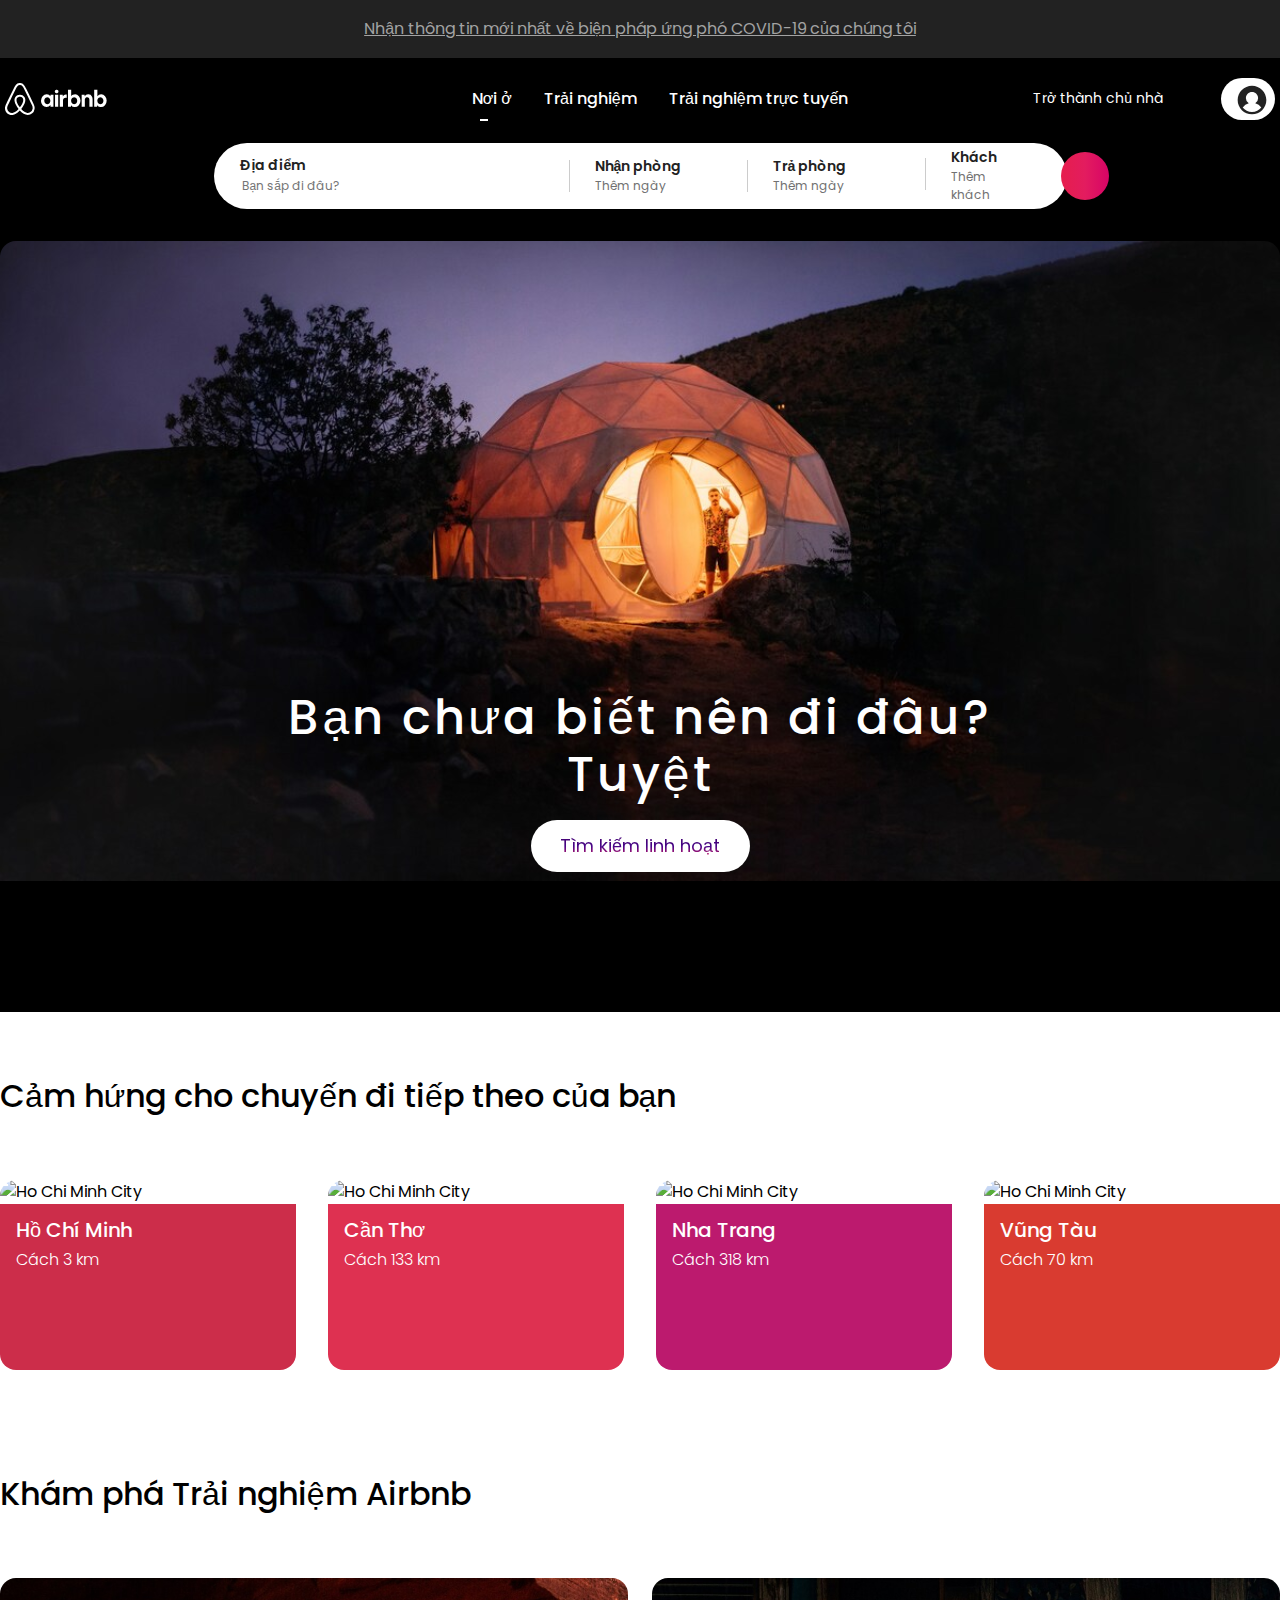
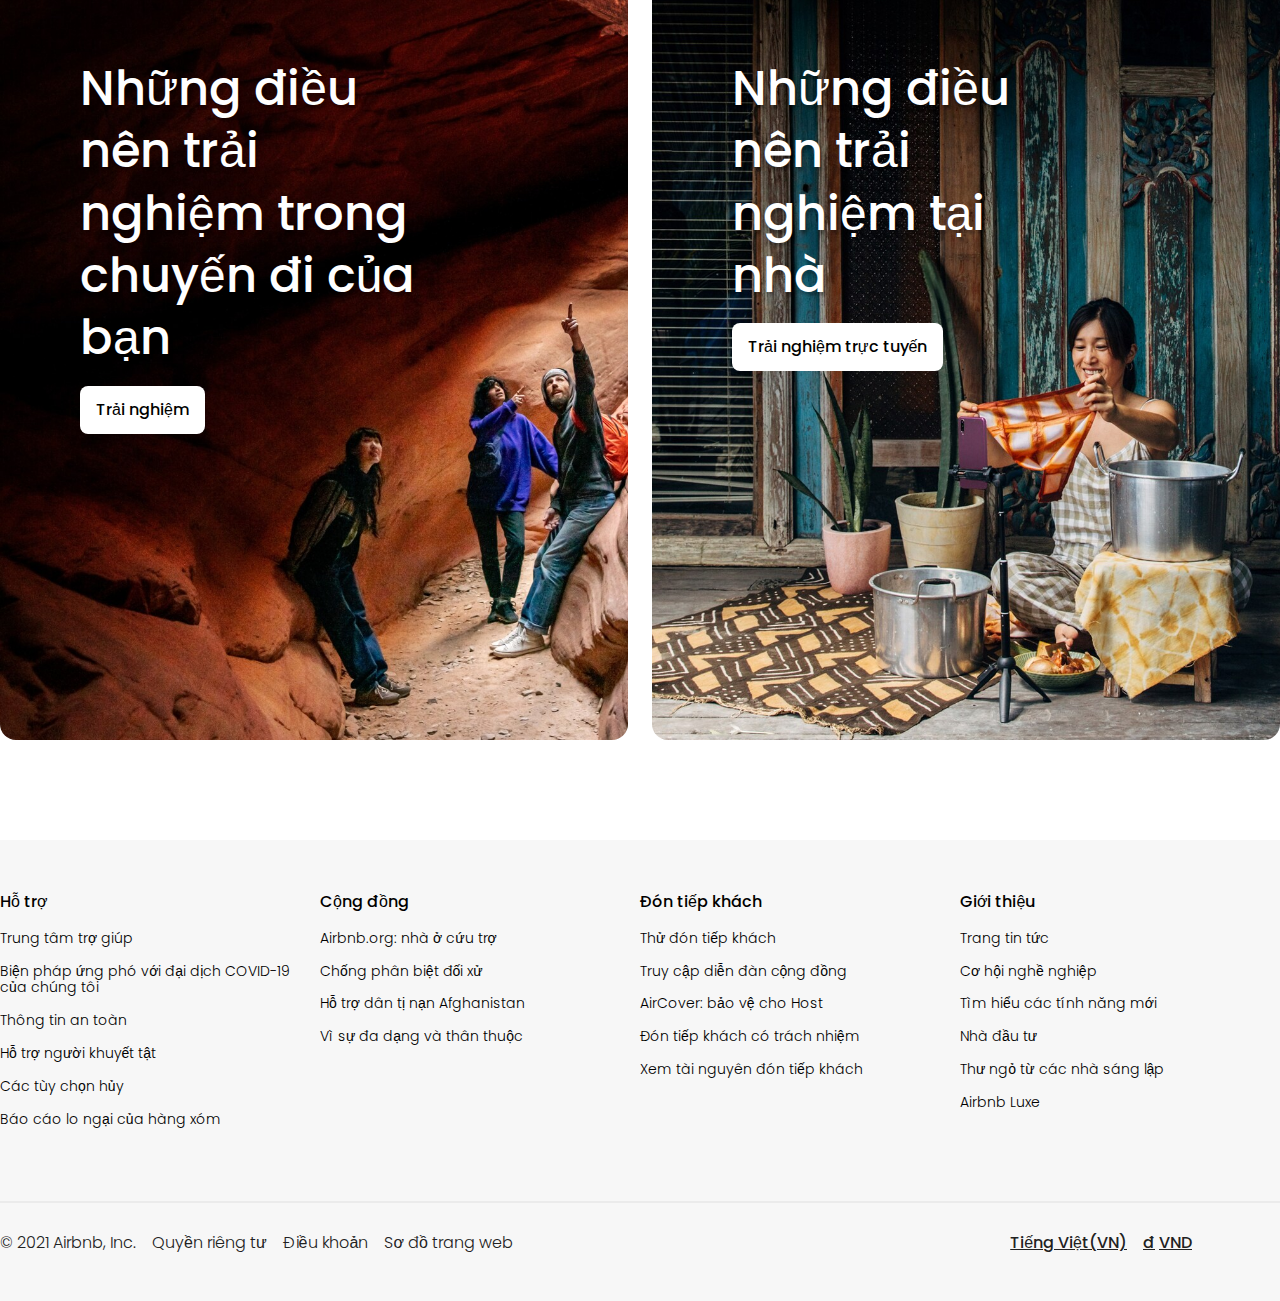
==== commit 31059f66: "Add more code" ====
--- a/index.html
+++ b/index.html
@@ -27,13 +27,15 @@
                 <div class="grid-row">
                     <div class="nav is-flex-between">
                         <div class="nav__left col-3">
-                            <div class="nav__icon">
-                                <svg width="102" height="32" fill="currentcolor" style="display: block">
-                                    <path
-                                        d="M29.24 22.68c-.16-.39-.31-.8-.47-1.15l-.74-1.67-.03-.03c-2.2-4.8-4.55-9.68-7.04-14.48l-.1-.2c-.25-.47-.5-.99-.76-1.47-.32-.57-.63-1.18-1.14-1.76a5.3 5.3 0 00-8.2 0c-.47.58-.82 1.19-1.14 1.76-.25.52-.5 1.03-.76 1.5l-.1.2c-2.45 4.8-4.84 9.68-7.04 14.48l-.06.06c-.22.52-.48 1.06-.73 1.64-.16.35-.32.73-.48 1.15a6.8 6.8 0 007.2 9.23 8.38 8.38 0 003.18-1.1c1.3-.73 2.55-1.79 3.95-3.32 1.4 1.53 2.68 2.59 3.95 3.33A8.38 8.38 0 0022.75 32a6.79 6.79 0 006.75-5.83 5.94 5.94 0 00-.26-3.5zm-14.36 1.66c-1.72-2.2-2.84-4.22-3.22-5.95a5.2 5.2 0 01-.1-1.96c.07-.51.26-.96.52-1.34.6-.87 1.65-1.41 2.8-1.41a3.3 3.3 0 012.8 1.4c.26.4.45.84.51 1.35.1.58.06 1.25-.1 1.96-.38 1.7-1.5 3.74-3.21 5.95zm12.74 1.48a4.76 4.76 0 01-2.9 3.75c-.76.32-1.6.41-2.42.32-.8-.1-1.6-.36-2.42-.84a15.64 15.64 0 01-3.63-3.1c2.1-2.6 3.37-4.97 3.85-7.08.23-1 .26-1.9.16-2.73a5.53 5.53 0 00-.86-2.2 5.36 5.36 0 00-4.49-2.28c-1.85 0-3.5.86-4.5 2.27a5.18 5.18 0 00-.85 2.21c-.13.84-.1 1.77.16 2.73.48 2.11 1.78 4.51 3.85 7.1a14.33 14.33 0 01-3.63 3.12c-.83.48-1.62.73-2.42.83a4.76 4.76 0 01-5.32-4.07c-.1-.8-.03-1.6.29-2.5.1-.32.25-.64.41-1.02.22-.52.48-1.06.73-1.6l.04-.07c2.16-4.77 4.52-9.64 6.97-14.41l.1-.2c.25-.48.5-.99.76-1.47.26-.51.54-1 .9-1.4a3.32 3.32 0 015.09 0c.35.4.64.89.9 1.4.25.48.5 1 .76 1.47l.1.2c2.44 4.77 4.8 9.64 7 14.41l.03.03c.26.52.48 1.1.73 1.6.16.39.32.7.42 1.03.19.9.29 1.7.19 2.5zM41.54 24.12a5.02 5.02 0 01-3.95-1.83 6.55 6.55 0 01-1.6-4.48 6.96 6.96 0 011.66-4.58 5.3 5.3 0 014.08-1.86 4.3 4.3 0 013.7 1.92l.1-1.57h2.92V23.8h-2.93l-.1-1.76a4.52 4.52 0 01-3.88 2.08zm.76-2.88c.58 0 1.09-.16 1.57-.45.44-.32.8-.74 1.08-1.25.25-.51.38-1.12.38-1.8a3.42 3.42 0 00-1.47-3.04 2.95 2.95 0 00-3.12 0c-.44.32-.8.74-1.08 1.25a4.01 4.01 0 00-.38 1.8 3.42 3.42 0 001.47 3.04c.47.29.98.45 1.55.45zM53.45 8.46c0 .35-.06.67-.22.93-.16.25-.38.48-.67.64-.29.16-.6.22-.92.22-.32 0-.64-.06-.93-.22a1.84 1.84 0 01-.67-.64 1.82 1.82 0 01-.22-.93c0-.36.07-.68.22-.93.16-.3.39-.48.67-.64.29-.16.6-.23.93-.23a1.84 1.84 0 011.6.86 2 2 0 01.21.94zm-3.4 15.3V11.7h3.18v12.08h-3.19zm11.68-8.9v.04c-.15-.07-.35-.1-.5-.13-.2-.04-.36-.04-.55-.04-.89 0-1.56.26-2 .8-.48.55-.7 1.32-.7 2.31v5.93h-3.19V11.69h2.93l.1 1.83c.32-.64.7-1.12 1.24-1.48a3.1 3.1 0 011.81-.5c.23 0 .45.02.64.06.1.03.16.03.22.06v3.2zm1.28 8.9V6.74h3.18v6.5c.45-.58.96-1.03 1.6-1.38a5.02 5.02 0 016.08 1.31 6.55 6.55 0 011.6 4.49 6.96 6.96 0 01-1.66 4.58 5.3 5.3 0 01-4.08 1.86 4.3 4.3 0 01-3.7-1.92l-.1 1.57-2.92.03zm6.15-2.52c.57 0 1.08-.16 1.56-.45.44-.32.8-.74 1.08-1.25.26-.51.38-1.12.38-1.8 0-.67-.12-1.28-.38-1.79a3.75 3.75 0 00-1.08-1.25 2.95 2.95 0 00-3.12 0c-.45.32-.8.74-1.09 1.25a4.01 4.01 0 00-.38 1.8 3.42 3.42 0 001.47 3.04c.47.29.98.45 1.56.45zm7.51 2.53V11.69h2.93l.1 1.57a3.96 3.96 0 013.54-1.89 4.1 4.1 0 013.82 2.44c.35.76.54 1.7.54 2.75v7.24h-3.19v-6.82c0-.84-.19-1.5-.57-1.99-.38-.48-.9-.74-1.56-.74-.48 0-.9.1-1.27.32-.35.23-.64.52-.86.93a2.7 2.7 0 00-.32 1.35v6.92h-3.16zm12.52 0V6.73h3.19v6.5a4.67 4.67 0 013.73-1.89 5.02 5.02 0 013.95 1.83 6.57 6.57 0 011.59 4.48 6.95 6.95 0 01-1.66 4.58 5.3 5.3 0 01-4.08 1.86 4.3 4.3 0 01-3.7-1.92l-.09 1.57-2.93.03zm6.18-2.53c.58 0 1.09-.16 1.56-.45.45-.32.8-.74 1.09-1.25.25-.51.38-1.12.38-1.8a3.42 3.42 0 00-1.47-3.04 2.95 2.95 0 00-3.12 0c-.44.32-.8.74-1.08 1.25a3.63 3.63 0 00-.38 1.8 3.42 3.42 0 001.47 3.04c.47.29.95.45 1.55.45z">
-                                    </path>
-                                </svg>
-                            </div>
+                            <a href="/">
+                                <div class="nav__icon">
+                                    <svg width="102" height="32" fill="currentcolor" style="display: block">
+                                        <path
+                                            d="M29.24 22.68c-.16-.39-.31-.8-.47-1.15l-.74-1.67-.03-.03c-2.2-4.8-4.55-9.68-7.04-14.48l-.1-.2c-.25-.47-.5-.99-.76-1.47-.32-.57-.63-1.18-1.14-1.76a5.3 5.3 0 00-8.2 0c-.47.58-.82 1.19-1.14 1.76-.25.52-.5 1.03-.76 1.5l-.1.2c-2.45 4.8-4.84 9.68-7.04 14.48l-.06.06c-.22.52-.48 1.06-.73 1.64-.16.35-.32.73-.48 1.15a6.8 6.8 0 007.2 9.23 8.38 8.38 0 003.18-1.1c1.3-.73 2.55-1.79 3.95-3.32 1.4 1.53 2.68 2.59 3.95 3.33A8.38 8.38 0 0022.75 32a6.79 6.79 0 006.75-5.83 5.94 5.94 0 00-.26-3.5zm-14.36 1.66c-1.72-2.2-2.84-4.22-3.22-5.95a5.2 5.2 0 01-.1-1.96c.07-.51.26-.96.52-1.34.6-.87 1.65-1.41 2.8-1.41a3.3 3.3 0 012.8 1.4c.26.4.45.84.51 1.35.1.58.06 1.25-.1 1.96-.38 1.7-1.5 3.74-3.21 5.95zm12.74 1.48a4.76 4.76 0 01-2.9 3.75c-.76.32-1.6.41-2.42.32-.8-.1-1.6-.36-2.42-.84a15.64 15.64 0 01-3.63-3.1c2.1-2.6 3.37-4.97 3.85-7.08.23-1 .26-1.9.16-2.73a5.53 5.53 0 00-.86-2.2 5.36 5.36 0 00-4.49-2.28c-1.85 0-3.5.86-4.5 2.27a5.18 5.18 0 00-.85 2.21c-.13.84-.1 1.77.16 2.73.48 2.11 1.78 4.51 3.85 7.1a14.33 14.33 0 01-3.63 3.12c-.83.48-1.62.73-2.42.83a4.76 4.76 0 01-5.32-4.07c-.1-.8-.03-1.6.29-2.5.1-.32.25-.64.41-1.02.22-.52.48-1.06.73-1.6l.04-.07c2.16-4.77 4.52-9.64 6.97-14.41l.1-.2c.25-.48.5-.99.76-1.47.26-.51.54-1 .9-1.4a3.32 3.32 0 015.09 0c.35.4.64.89.9 1.4.25.48.5 1 .76 1.47l.1.2c2.44 4.77 4.8 9.64 7 14.41l.03.03c.26.52.48 1.1.73 1.6.16.39.32.7.42 1.03.19.9.29 1.7.19 2.5zM41.54 24.12a5.02 5.02 0 01-3.95-1.83 6.55 6.55 0 01-1.6-4.48 6.96 6.96 0 011.66-4.58 5.3 5.3 0 014.08-1.86 4.3 4.3 0 013.7 1.92l.1-1.57h2.92V23.8h-2.93l-.1-1.76a4.52 4.52 0 01-3.88 2.08zm.76-2.88c.58 0 1.09-.16 1.57-.45.44-.32.8-.74 1.08-1.25.25-.51.38-1.12.38-1.8a3.42 3.42 0 00-1.47-3.04 2.95 2.95 0 00-3.12 0c-.44.32-.8.74-1.08 1.25a4.01 4.01 0 00-.38 1.8 3.42 3.42 0 001.47 3.04c.47.29.98.45 1.55.45zM53.45 8.46c0 .35-.06.67-.22.93-.16.25-.38.48-.67.64-.29.16-.6.22-.92.22-.32 0-.64-.06-.93-.22a1.84 1.84 0 01-.67-.64 1.82 1.82 0 01-.22-.93c0-.36.07-.68.22-.93.16-.3.39-.48.67-.64.29-.16.6-.23.93-.23a1.84 1.84 0 011.6.86 2 2 0 01.21.94zm-3.4 15.3V11.7h3.18v12.08h-3.19zm11.68-8.9v.04c-.15-.07-.35-.1-.5-.13-.2-.04-.36-.04-.55-.04-.89 0-1.56.26-2 .8-.48.55-.7 1.32-.7 2.31v5.93h-3.19V11.69h2.93l.1 1.83c.32-.64.7-1.12 1.24-1.48a3.1 3.1 0 011.81-.5c.23 0 .45.02.64.06.1.03.16.03.22.06v3.2zm1.28 8.9V6.74h3.18v6.5c.45-.58.96-1.03 1.6-1.38a5.02 5.02 0 016.08 1.31 6.55 6.55 0 011.6 4.49 6.96 6.96 0 01-1.66 4.58 5.3 5.3 0 01-4.08 1.86 4.3 4.3 0 01-3.7-1.92l-.1 1.57-2.92.03zm6.15-2.52c.57 0 1.08-.16 1.56-.45.44-.32.8-.74 1.08-1.25.26-.51.38-1.12.38-1.8 0-.67-.12-1.28-.38-1.79a3.75 3.75 0 00-1.08-1.25 2.95 2.95 0 00-3.12 0c-.45.32-.8.74-1.09 1.25a4.01 4.01 0 00-.38 1.8 3.42 3.42 0 001.47 3.04c.47.29.98.45 1.56.45zm7.51 2.53V11.69h2.93l.1 1.57a3.96 3.96 0 013.54-1.89 4.1 4.1 0 013.82 2.44c.35.76.54 1.7.54 2.75v7.24h-3.19v-6.82c0-.84-.19-1.5-.57-1.99-.38-.48-.9-.74-1.56-.74-.48 0-.9.1-1.27.32-.35.23-.64.52-.86.93a2.7 2.7 0 00-.32 1.35v6.92h-3.16zm12.52 0V6.73h3.19v6.5a4.67 4.67 0 013.73-1.89 5.02 5.02 0 013.95 1.83 6.57 6.57 0 011.59 4.48 6.95 6.95 0 01-1.66 4.58 5.3 5.3 0 01-4.08 1.86 4.3 4.3 0 01-3.7-1.92l-.09 1.57-2.93.03zm6.18-2.53c.58 0 1.09-.16 1.56-.45.45-.32.8-.74 1.09-1.25.25-.51.38-1.12.38-1.8a3.42 3.42 0 00-1.47-3.04 2.95 2.95 0 00-3.12 0c-.44.32-.8.74-1.08 1.25a3.63 3.63 0 00-.38 1.8 3.42 3.42 0 001.47 3.04c.47.29.95.45 1.55.45z">
+                                        </path>
+                                    </svg>
+                                </div>
+                            </a>
                         </div>
                         <div class="nav__center col-3">
                             <ul class="nav__list">
@@ -59,23 +61,46 @@
                                     </div>
                                 </li>
                                 <li class="nav__item options">
-                                    <div class="nav__options">
-                                        <i class="fas fa-bars nav__options-icon"></i>
-                                        <div class="nav__options-icon">
-                                            <svg viewBox="0 0 32 32" xmlns="http://www.w3.org/2000/svg"
-                                                aria-hidden="true" role="presentation" focusable="false" style="
-                            display: block;
-                            height: 100%;
-                            width: 100%;
-                            fill: currentcolor;
-                          ">
-                                                <path
-                                                    d="m16 .7c-8.437 0-15.3 6.863-15.3 15.3s6.863 15.3 15.3 15.3 15.3-6.863 15.3-15.3-6.863-15.3-15.3-15.3zm0 28c-4.021 0-7.605-1.884-9.933-4.81a12.425 12.425 0 0 1 6.451-4.4 6.507 6.507 0 0 1 -3.018-5.49c0-3.584 2.916-6.5 6.5-6.5s6.5 2.916 6.5 6.5a6.513 6.513 0 0 1 -3.019 5.491 12.42 12.42 0 0 1 6.452 4.4c-2.328 2.925-5.912 4.809-9.933 4.809z">
-                                                </path>
-                                            </svg>
+                                    <div class="options__dropdown">
+                                        <div class="nav__options">
+                                            <i class="fas fa-bars nav__options-icon"></i>
+                                            <div class="nav__options-icon">
+                                                <svg viewBox="0 0 32 32" xmlns="http://www.w3.org/2000/svg"
+                                                    aria-hidden="true" role="presentation" focusable="false" style="display: block;height: 100%;width: 100%;fill: currentcolor;">
+                                                    <path
+                                                        d="m16 .7c-8.437 0-15.3 6.863-15.3 15.3s6.863 15.3 15.3 15.3 15.3-6.863 15.3-15.3-6.863-15.3-15.3-15.3zm0 28c-4.021 0-7.605-1.884-9.933-4.81a12.425 12.425 0 0 1 6.451-4.4 6.507 6.507 0 0 1 -3.018-5.49c0-3.584 2.916-6.5 6.5-6.5s6.5 2.916 6.5 6.5a6.513 6.513 0 0 1 -3.019 5.491 12.42 12.42 0 0 1 6.452 4.4c-2.328 2.925-5.912 4.809-9.933 4.809z">
+                                                    </path>
+                                                </svg>
+                                            </div>
                                         </div>
-                                    </div>
-                                    <div class="options__list"></div>
+                                        <div class="options__list">
+                                            <ul class="options__register list">
+                                                <li class="options_item">
+                                                    <a class="active" href="">Đăng kí</a>
+                                                </li>
+                                                <li class="options_item">
+                                                    <a href="">Đăng nhập</a>
+                                                </li>
+                                            </ul>
+                                            <ul class="options__select list">
+                                                <li class="options_item">
+                                                    <a href="">
+                                                        Cho thuê nhà
+                                                    </a>
+                                                </li>
+                                                <li class="options_item">
+                                                    <a href="">
+                                                        Tổ chức trải nghiệm
+                                                    </a>
+                                                </li>
+                                                <li class="options_item">
+                                                    <a href="">
+                                                        Trợ giúp
+                                                    </a>
+                                                </li>
+                                            </ul>
+                                        </div>
+                                    </div>
                                 </li>
                             </ul>
                         </div>
@@ -88,7 +113,6 @@
                             <input type="text" class="input__location" placeholder="Bạn sắp đi đâu?" />
                             <div class="locations__dropdown">
                                 <h5>MỌI LÚC, MỌI NƠI</h5>
-
                                 <button class="btn locations__btn is-flex-between">
                                     Tìm kiếm linh hoạt
                                     <span class="locations__icon">></span>
@@ -104,16 +128,70 @@
                             <span class="search__text">Trả phòng</span>
                             <span class="search__desc">Thêm ngày</span>
                         </div>
-                        <div class="search__item visitor">
-                            <div class="visitor__info">
-                                <span class="search__text">Khách</span>
-                                <span class="search__desc">Thêm khách</span>
-                            </div>
-                            <div class="search__btn">
-                                <div class="btn__search">
-                                    <i class="fas fa-search"></i>
+                        <div class="search__item visitors">
+                            <div class="visitor">
+                                <div class="visitor__info">
+                                    <span class="search__text">Khách</span>
+                                    <span class="search__desc">Thêm khách</span>
+                                </div>
+                                <div class="search__btn">
+                                    <div class="btn__search">
+                                        <i class="fas fa-search"></i>
+                                        <span>Tìm kiếm</span>
+                                    </div>
                                 </div>
                             </div>
+                            <ul class="visitors__list list">
+                                <li class="visitor__item">
+                                    <div class="visitor__text">
+                                        <span class="visitor__name">Người lớn</span>
+                                        <span class="visitor__desc">Từ 13 tuổi trở lên</span>
+                                    </div>
+                                    <div class="visitor__quantity">
+                                        <button class="quantity__button sub">-</button>
+                                        <span class="quantity__number">0</span>
+                                        <button class="quantity__button plus">+</button>
+                                    </div>
+                                </li>
+                                <li class="visitor__item">
+                                    <div class="visitor__text">
+                                        <span class="visitor__name">Trẻ em</span>
+                                        <span class="visitor__desc">Độ tuổi 2 - 12</span>
+                                    </div>
+                                    <div class="visitor__quantity">
+                                        <button class="quantity__button sub">-</button>
+                                        <span class="quantity__number">0</span>
+                                        <button class="quantity__button plus">+</button>
+                                    </div>
+                                </li>
+                                <li class="visitor__item">
+                                    <div class="visitor__text">
+                                        <span class="visitor__name">Em bé</span>
+                                        <span class="visitor__desc">Dưới 2 tổi</span>
+                                    </div>
+                                    <div class="visitor__quantity">
+                                        <button class="quantity__button sub">-</button>
+                                        <span class="quantity__number">0</span>
+                                        <button class="quantity__button plus">+</button>
+                                    </div>
+                                </li>
+                                <li class="visitor__item">
+                                    <div class="visitor__text">
+                                        <span class="visitor__name">Thú cưng</span>
+                                        <span class="visitor__desc">
+                                            <a href="">Bạn muốn mang theo động vật hỗ trợ?</a>
+                                        </span>
+                                    </div>
+                                    <div class="visitor__quantity">
+                                        <button class="quantity__button sub">-</button>
+                                        <span class="quantity__number">0</span>
+                                        <button class="quantity__button plus">+</button>
+                                    </div>
+                                </li>
+                                <li class="visitor__item-last">
+                                        <span class="visitor__desc">Nếu bạn may mắn có nhiều hơn 2 thú cưng đi cùng, hãy nhớ cho Chủ nhà biết.</span>
+                                </li>
+                            </ul>
                         </div>
                     </div>
                 </div>
--- a/css/style.css
+++ b/css/style.css
@@ -28,6 +28,7 @@
 }
 
 .nav__icon {
+  color: var(--white);
   cursor: pointer;
 }
 
@@ -141,8 +142,63 @@
   font-size: var(--small-font-size);
 }
 
-.nav__item .options {
-  position: relative;
+.options__dropdown {
+  position: relative;
+}
+
+.options__list {
+  display: none;
+  position: absolute;
+  top: calc(100% + 1rem);
+  right: -0.5rem;
+  z-index: 10;
+  width: 240px;
+  background-color: var(--white);
+  border-radius: 1rem;
+  box-shadow: 0px 6px 20px rgba(0, 0, 0, 0.2);
+}
+
+.options_item {
+  width: 100%;
+  display: flex;
+  align-items: center;
+  height: 48px;
+  font-size: var(--normal-font-size);
+  padding:  0 1rem;
+}
+
+.options_item:hover {
+  background-color: var(--btn-hover);
+}
+
+.options__register .options_item:first-child {
+  border-top-left-radius: 1rem;
+  border-top-right-radius: 1rem;
+}
+
+.options__select .options_item:last-child {
+  border-bottom-left-radius: 1rem;
+  border-bottom-right-radius: 1rem;
+}
+
+.options .active{
+  color: #000;
+  font-weight:var(--font-medium);
+}
+
+.options_item > a {
+  text-decoration: none;
+  color: currentColor;
+}
+
+.options__register::after {
+  position: absolute;
+  content: '';
+  display: block;
+  width: 100%;
+  left: 0;
+  height: 1px;
+  background-color: var(--btn-hover);
 }
 
 /* SEARCH */
@@ -154,6 +210,7 @@
 }
 
 .search {
+  /* position: fixed; */
   display: inline-flex;
   align-items: center;
   color: var(--bg-annouce);
@@ -169,11 +226,8 @@
   padding: 13px 93px 13px 26px;
 }
 
-.locations:focus-within .locations__dropdown {
-  display: block;
-}
-
 .locations__dropdown {
+  display: none;
   position: absolute;
   top: 100%;
   left: 0;
@@ -184,7 +238,11 @@
   border-radius: 2rem;
   background-color: var(--white);
   box-shadow: 0px 6px 20px rgba(0, 0, 0, 0.2);
-  display: none;
+  z-index: 100;
+}
+
+.locations:focus-within .locations__dropdown {
+  display: block;
 }
 
 .locations__dropdown > h5 {
@@ -259,6 +317,105 @@
   flex-direction: column;
 }
 
+.visitors {
+  position: relative;
+}
+
+.visitors__list {
+  display: none;
+  position: absolute;
+  width: 410px;
+  top: calc(100% + 1rem);
+  right: 0;
+  background-color: var(--white);
+  border-radius: 2rem;
+  padding: 1rem 2rem 0 2rem;
+}
+
+.visitor__item-last,
+.visitor__item {
+  position: relative;
+  height: 48px;
+  display: flex;
+  align-items: center;
+  justify-content: space-between;
+  margin-bottom: var(--mb-1);
+}
+
+.visitor__item + .visitor__item {
+  margin-top: var(--mb-1);
+}
+
+.visitor__item + .visitor__item::after {
+  content: '';
+  position: absolute;
+  left: 0;
+  right: 0;
+  top: -26%;
+  height: 1px;
+  width: 100%;
+  background-color: var(--btn-hover);
+}
+
+.visitor__text {
+  display: flex;
+  flex-direction: column;
+}
+
+.visitor__name {
+  color: var(--bg-header);
+  font-size: var(--normal-font-size);
+  font-weight: var(--font-medium);
+}
+
+.visitor__desc {
+  width: 100%;
+  font-size: var(--small-font-size);  
+  font-weight: 300;
+  color: var(--text-lighter);
+}
+
+.visitor__desc > a {
+  color: #000;
+  font-size: var(--small-font-size);
+  font-weight: var(--font-medium);
+}
+
+.visitor__quantity {
+  position: relative;
+  display: flex;
+  align-items: center;
+  column-gap: 1rem;
+  margin-left: 1rem;
+}
+
+.quantity__button {
+  font-size: 1rem;
+  width: 30px;
+  height: 30px;
+  border-radius: 50%;
+  border: 1px solid var(--text-annouce);
+  outline: none;
+}
+
+.quantity__button:hover {
+  border-color: var(--bg-header);
+}
+
+.quantity__button.sub {
+  cursor: not-allowed;
+  opacity: .3;
+}
+
+.quantity__button.sub:hover {
+  border-color: var(--text-annouce);
+}
+
+.quantity__number {
+
+}
+
+
 .search__text {
   color: var(--bg-annouce);
   font-weight: var(--font-semi-bold);
@@ -287,6 +444,23 @@
   width: 48px;
   border-radius: 50%;
   background: linear-gradient(to right, #e61e4d 0%, #e31c5f 50%, #d70466 100%);
+}
+
+.btn__search > span {
+  display: none;
+}
+
+.btn__search.active {
+  display: flex;
+  width: 130px;
+  height: 48px;
+  align-items: center;
+  column-gap: .5rem;
+  border-radius: 2rem;
+}
+
+.btn__search.active > span {
+  display: inline;
 }
 
 .header-content {
